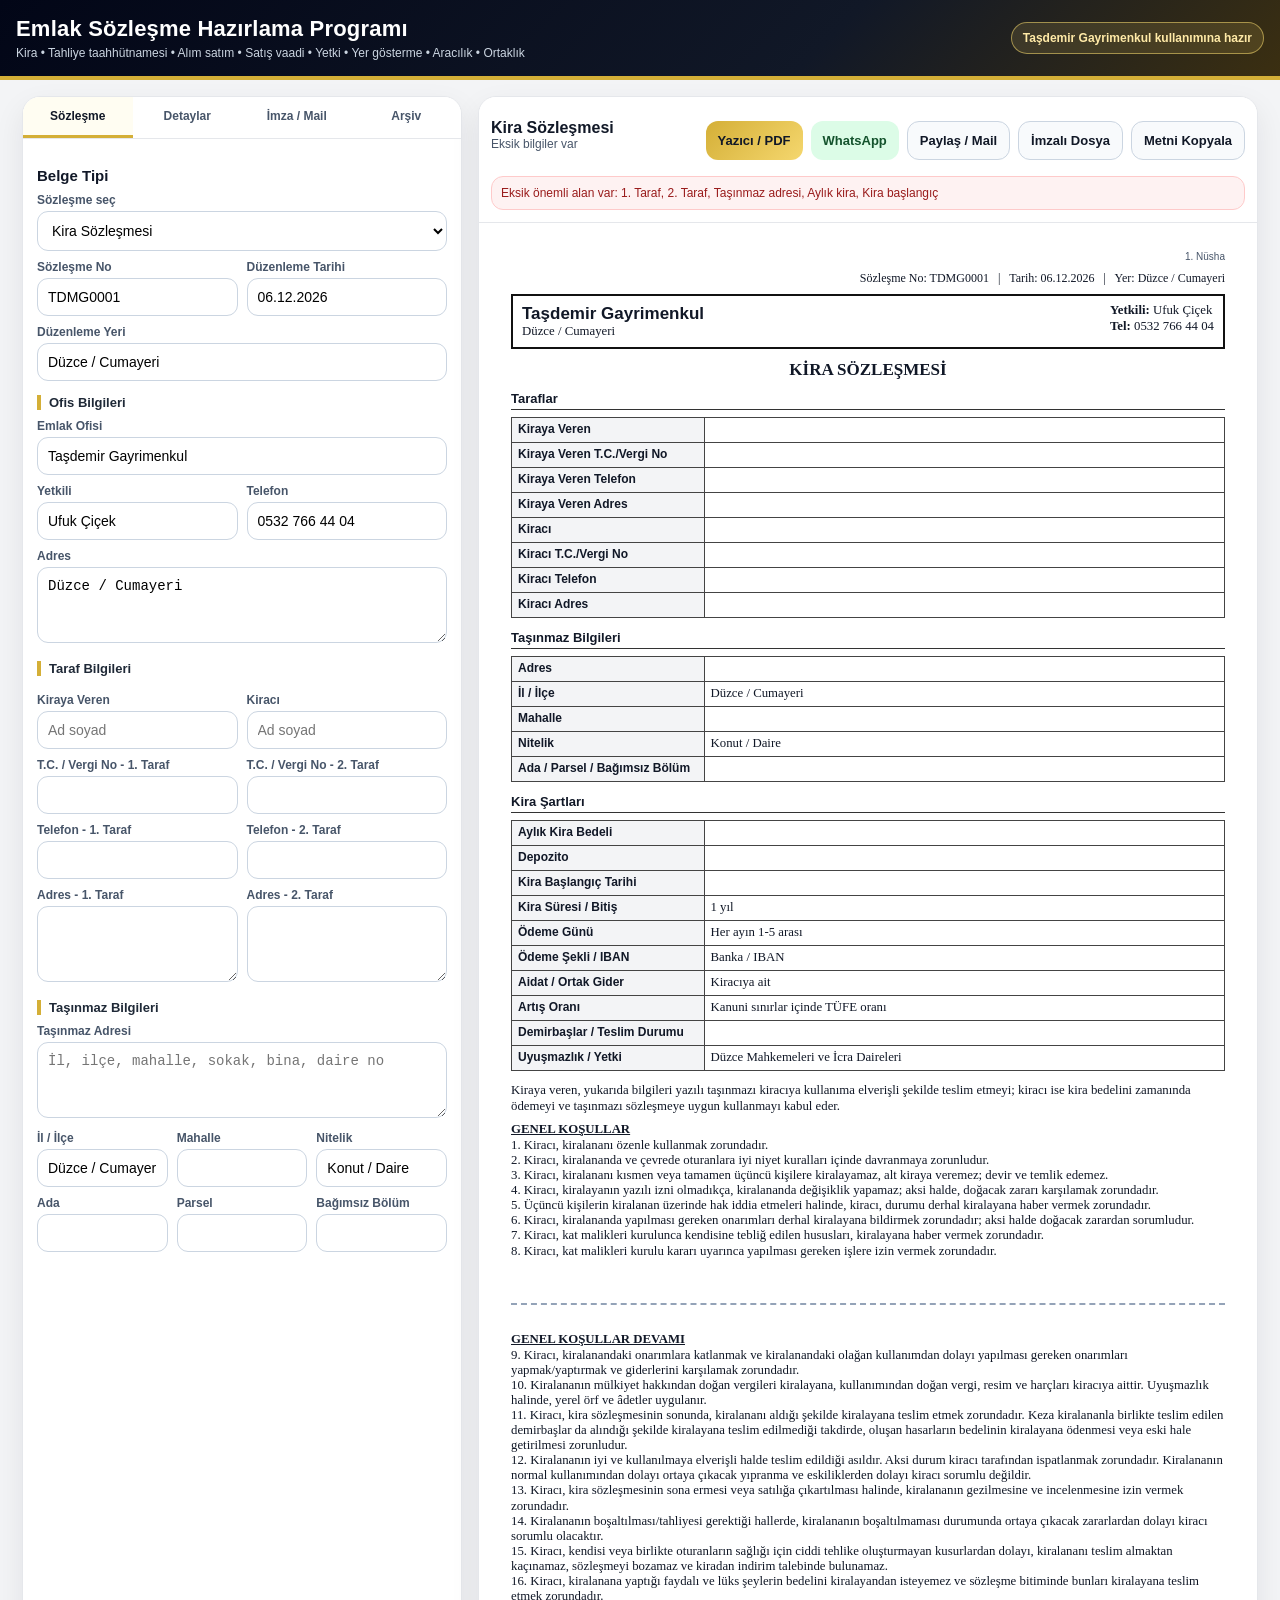
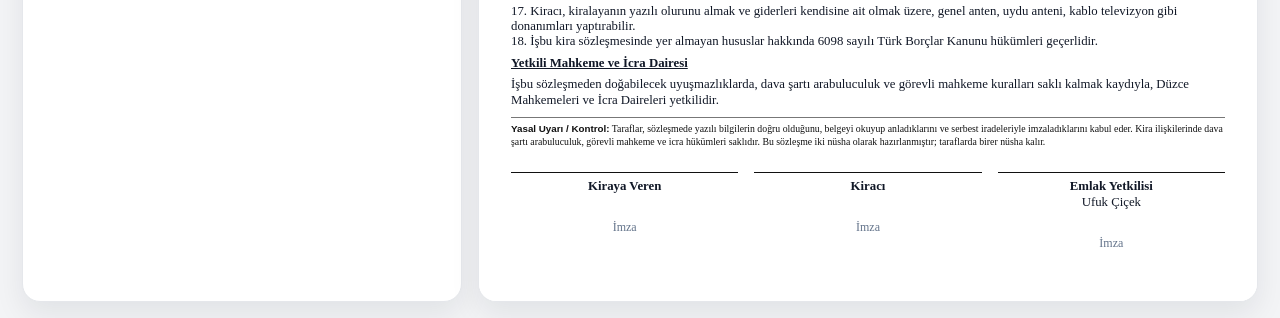
==== emlak-sozlesme-programi.html @ 2f8b1c28 "Add files via upload" ====
<!doctype html>
<html lang="tr">
<head>
<meta charset="utf-8" />
<meta name="viewport" content="width=device-width, initial-scale=1" />
<title>Emlak Sözleşme Hazırlama Programı</title>
<meta name="theme-color" content="#07111f" />
<meta name="application-name" content="Taşdemir Sözleşme" />
<meta name="apple-mobile-web-app-capable" content="yes" />
<meta name="apple-mobile-web-app-status-bar-style" content="black-translucent" />
<meta name="apple-mobile-web-app-title" content="Taşdemir Sözleşme" />
<link rel="manifest" href="manifest.webmanifest" />
<link rel="icon" type="image/png" sizes="192x192" href="assets/icons/icon-192.png" />
<link rel="apple-touch-icon" href="assets/icons/icon-192.png" />

<style>
:root{--dark:#07111f;--dark2:#111827;--gold:#d4af37;--gold2:#f5d76e;--bg:#f3f4f6;--text:#111827;--muted:#64748b;--line:#e5e7eb;--danger:#b91c1c;--ok:#166534}
*{box-sizing:border-box}body{margin:0;background:var(--bg);color:var(--text);font-family:Arial,Helvetica,sans-serif}.appbar{background:linear-gradient(135deg,#020617,#111827 64%,#3b2f11);color:#fff;border-bottom:4px solid var(--gold);padding:16px}.appbar .wrap{max-width:1260px;margin:auto;display:flex;align-items:center;justify-content:space-between;gap:14px;flex-wrap:wrap}.brand{font-size:22px;font-weight:900;letter-spacing:.2px}.sub{font-size:12px;color:#cbd5e1;margin-top:4px}.pill{border:1px solid rgba(245,215,110,.55);background:rgba(245,215,110,.13);color:#ffeaa7;border-radius:999px;padding:8px 11px;font-size:12px;font-weight:900}.layout{max-width:1260px;margin:16px auto;padding:0 12px;display:grid;grid-template-columns:440px 1fr;gap:16px}.panel,.preview{background:#fff;border:1px solid var(--line);border-radius:18px;box-shadow:0 12px 30px rgba(15,23,42,.08);overflow:hidden}.panelInner{padding:14px}.preview{min-height:80vh}.quick{background:#fff8df;border-bottom:1px solid #fde68a;padding:12px 14px}.quick b{display:block;font-size:14px}.quick small{color:#6b4f00}.tabs{display:grid;grid-template-columns:repeat(4,1fr);border-bottom:1px solid var(--line);background:#fff;position:sticky;top:0;z-index:5}.tab{padding:12px 6px;text-align:center;cursor:pointer;font-size:12px;font-weight:900;color:#475569;border-bottom:3px solid transparent}.tab.active{border-color:var(--gold);color:#111827;background:#fffdf2}h2{font-size:15px;margin:14px 0 8px}h3{font-size:13px;margin:14px 0 8px;border-left:4px solid var(--gold);padding-left:8px;color:#1f2937}.note{font-size:12px;line-height:1.35;color:#64748b}.small{font-size:12px;color:#64748b}.grid2{display:grid;grid-template-columns:1fr 1fr;gap:9px}.grid3{display:grid;grid-template-columns:1fr 1fr 1fr;gap:9px}label{display:block;margin:9px 0 4px;font-size:12px;font-weight:800;color:#475569}input,select,textarea{width:100%;border:1px solid #cbd5e1;border-radius:11px;padding:10px;font-size:14px;background:#fff}textarea{min-height:76px;resize:vertical}input:focus,select:focus,textarea:focus{outline:2px solid rgba(212,175,55,.35);border-color:var(--gold)}.actions{display:flex;gap:8px;flex-wrap:wrap;margin-top:12px}.btn{border:0;border-radius:12px;padding:11px 12px;cursor:pointer;font-weight:900;font-size:13px}.btn.primary{background:#111827;color:#fff}.btn.gold{background:linear-gradient(135deg,var(--gold),var(--gold2));color:#111827}.btn.ghost{background:#f8fafc;border:1px solid #cbd5e1;color:#111827}.btn.danger{background:#fee2e2;color:#991b1b}.btn.ok{background:#dcfce7;color:#14532d}.previewTop{position:sticky;top:0;z-index:6;background:#fff;border-bottom:1px solid var(--line);padding:12px;display:flex;gap:8px;align-items:center;justify-content:space-between;flex-wrap:wrap}.status{font-size:12px;color:#475569}.missing{background:#fef2f2;border:1px solid #fecaca;color:#991b1b;padding:9px;border-radius:12px;font-size:12px;margin-top:8px}.ready{background:#ecfdf5;border:1px solid #bbf7d0;color:#166534;padding:9px;border-radius:12px;font-size:12px;margin-top:8px}.doc{padding:28px 32px;background:#fff;min-height:900px;font-family:"Times New Roman",Times,serif;font-size:12.8px;line-height:1.25}.doc h1{text-align:center;font-size:17px;margin:0 0 10px;text-transform:uppercase}.doc h2{font-size:13px;text-align:left;margin:10px 0 5px;font-family:Arial,Helvetica,sans-serif;border-bottom:1px solid #333;padding-bottom:2px}.doc p{margin:5px 0}.doc .meta{text-align:right;font-size:12px;margin-bottom:8px}.officeHead{border:2px solid #111;padding:7px 9px;margin-bottom:10px;display:flex;justify-content:space-between;gap:10px}.officeName{font-family:Arial,Helvetica,sans-serif;font-weight:900;font-size:17px}.doc table{width:100%;border-collapse:collapse;margin:7px 0 12px}.doc th,.doc td{border:1px solid #444;padding:4px 6px;vertical-align:top}.doc th{width:27%;background:#f3f4f6;text-align:left;font-family:Arial,Helvetica,sans-serif;font-size:12px}.articleTitle{font-weight:bold;text-decoration:underline;margin-top:7px}.clauseList{white-space:pre-wrap;line-height:1.18}.signs{display:grid;grid-template-columns:1fr 1fr 1fr;gap:16px;margin-top:24px;text-align:center}.signBox{border-top:1px solid #111;padding-top:6px;min-height:58px}.doc .foot{font-size:10px;color:#334155;border-top:1px dashed #999;margin-top:12px;padding-top:5px}.savedList{border:1px solid var(--line);border-radius:12px;max-height:240px;overflow:auto}.savedItem{padding:9px 10px;border-bottom:1px solid var(--line);display:flex;justify-content:space-between;gap:8px;align-items:center}.savedItem:last-child{border-bottom:0}.typeHint{font-size:12px;color:#0f172a;background:#f8fafc;border:1px dashed #cbd5e1;border-radius:12px;padding:9px;margin-top:8px}.hide{display:none!important}.printHint{display:none}.printOnly{display:none}.copyStamp{font-family:Arial,Helvetica,sans-serif;text-align:right;font-size:10px;color:#475569;margin-bottom:2mm}.doc .legal{font-size:9.8px;color:#111;border-top:1px solid #777;margin-top:8px;padding-top:5px}.doc .legal b{font-family:Arial,Helvetica,sans-serif}.pageBreak{page-break-before:always;break-before:page;margin-top:44px;padding-top:20px;border-top:2px dashed #94a3b8}.taahhutBox{border:2px solid #111;padding:10px;margin-top:8px}.warning{background:#fff7ed;border:1px solid #fed7aa;color:#7c2d12;border-radius:12px;padding:9px;font-size:12px;line-height:1.35;margin-top:10px}
.signPanel{background:#f8fafc;border:1px solid #e2e8f0;border-radius:14px;padding:10px;margin-top:10px}.sigGrid{display:grid;grid-template-columns:1fr 1fr;gap:10px;margin-top:10px}.sigCard{border:1px solid #cbd5e1;border-radius:14px;background:#fff;padding:10px}.sigCard b{display:block;font-size:13px;margin-bottom:6px}.sigPad{width:100%;height:160px;border:2px dashed #94a3b8;border-radius:12px;background:#fff;touch-action:none;display:block}.sigTools{display:flex;gap:8px;flex-wrap:wrap;margin-top:8px}.sigTools .btn{padding:8px 10px;font-size:12px}.printedSig{height:54px;margin:6px 0 2px;display:flex;align-items:center;justify-content:center}.printedSig img{max-width:100%;max-height:52px;object-fit:contain}.printedSig.empty{font-size:12px;color:#64748b}.mailBox{background:#ecfeff;border:1px solid #a5f3fc;color:#164e63;border-radius:12px;padding:10px;font-size:12px;line-height:1.35;margin-top:10px}

.installBtn{border:1px solid rgba(245,215,110,.65);background:rgba(245,215,110,.18);color:#ffeaa7;border-radius:999px;padding:9px 12px;font-size:12px;font-weight:900;cursor:pointer;display:none}
.installBtn.show{display:inline-flex;align-items:center;gap:6px}
.installTip{font-size:11px;color:#cbd5e1;margin-top:4px;text-align:right}
@media(max-width:940px){.installTip{text-align:left}.appbar .wrap{align-items:flex-start}}
@media(max-width:940px){.layout{grid-template-columns:1fr}.doc{padding:22px 16px}.grid2,.grid3,.sigGrid{grid-template-columns:1fr}.previewTop{position:relative}.tabs{position:relative}.signs{grid-template-columns:1fr 1fr}}
@media print{body{background:#fff}.printOnly{display:block}.noPrint{display:none!important}.appbar,.panel,.previewTop{display:none!important}.layout{display:block;margin:0;padding:0;max-width:none}.preview{box-shadow:none;border:0;border-radius:0}.doc{padding:0;min-height:auto;font-size:8.7pt;line-height:1.08}.doc h1{font-size:12pt;margin:0 0 3mm}.doc h2{font-size:9pt;margin:2mm 0 1mm;padding-bottom:.6mm}.doc p{margin:1.4mm 0}.doc table{margin:1.2mm 0 2.2mm}.doc th,.doc td{padding:.9mm 1.25mm}.officeHead{padding:1.6mm;margin-bottom:2.1mm}.officeName{font-size:12pt}.articleTitle{margin-top:1.8mm}.clauseList{line-height:1.04}.signs{margin-top:6mm;gap:6mm}.signBox{min-height:14mm;padding-top:2mm}.printedSig{height:12mm;margin:1mm 0}.printedSig img{max-height:11mm}.doc .foot{display:none}.doc .legal{font-size:7pt;margin-top:2mm;padding-top:1mm}.taahhutBox{padding:4mm;margin-top:3mm}.pageBreak{border-top:0;margin-top:0;padding-top:0;page-break-before:always;break-before:page}.officeHead,.doc table,.signs{break-inside:avoid;page-break-inside:avoid}@page{size:A4;margin:6mm}}
</style>
</head>
<body>
<header class="appbar"><div class="wrap"><div><div class="brand">Emlak Sözleşme Hazırlama Programı</div><div class="sub">Kira • Tahliye taahhütnamesi • Alım satım • Satış vaadi • Yetki • Yer gösterme • Aracılık • Ortaklık</div></div><div><div class="pill">Taşdemir Gayrimenkul kullanımına hazır</div><button id="installAppBtn" class="installBtn" type="button">📲 Uygulama olarak kur</button><div id="installTip" class="installTip hide">Android: bu butonla kur • iPhone/iPad: Paylaş &gt; Ana Ekrana Ekle</div></div></div></header>
<main class="layout">
  <section class="panel">
    <div class="tabs"><div class="tab active" data-tab="main">Sözleşme</div><div class="tab" data-tab="extra">Detaylar</div><div class="tab" data-tab="sign">İmza / Mail</div><div class="tab" data-tab="archive">Arşiv</div></div>
    <div id="tab-main" class="panelInner tabContent">
      <h2>Belge Tipi</h2>
      <label>Sözleşme seç</label>
      <select id="contractType">
        <option value="kira">Kira Sözleşmesi</option>
        <option value="tahliye">Tahliye Taahhütnamesi</option>
        <option value="alimSatim">Taşınmaz Alım Satım Sözleşmesi</option>
        <option value="satisVaadi">Taşınmaz Satış Vaadi Sözleşmesi</option>
        <option value="yetkiSatis">Satış Yetkilendirme Sözleşmesi</option>
        <option value="yetkiKiralama">Kiralama Yetkilendirme Sözleşmesi</option>
        <option value="yerGosterme">Taşınmaz Gösterme Belgesi</option>
        <option value="aracilikSatis">Alım Satıma Aracılık Sözleşmesi</option>
        <option value="aracilikKiralama">Kiralamaya Aracılık Sözleşmesi</option>
        <option value="ortaklik">Hizmet Ortaklığı Sözleşmesi</option>
      </select>
      <div id="typeHint" class="typeHint hide"></div>
      <div class="grid2"><div><label>Sözleşme No</label><input id="sozlesmeNo" /></div><div><label>Düzenleme Tarihi</label><input id="tarih" /></div></div>
      <label>Düzenleme Yeri</label><input id="duzenlemeYeri" placeholder="Örn: Düzce / Cumayeri" />
      <h3>Ofis Bilgileri</h3>
      <label>Emlak Ofisi</label><input id="ofisAdi" />
      <div class="grid2"><div><label>Yetkili</label><input id="ofisYetkili" /></div><div><label>Telefon</label><input id="ofisTel" /></div></div>
      <label>Adres</label><textarea id="ofisAdres"></textarea>
      <h3>Taraf Bilgileri</h3>
      <div class="grid2"><div><label id="party1Label">Kiraya Veren / Satıcı</label><input id="party1Name" placeholder="Ad soyad" /></div><div><label id="party2Label">Kiracı / Alıcı</label><input id="party2Name" placeholder="Ad soyad" /></div></div>
      <div class="grid2"><div><label>T.C. / Vergi No - 1. Taraf</label><input id="party1Tc" /></div><div><label>T.C. / Vergi No - 2. Taraf</label><input id="party2Tc" /></div></div>
      <div class="grid2"><div><label>Telefon - 1. Taraf</label><input id="party1Tel" /></div><div><label>Telefon - 2. Taraf</label><input id="party2Tel" /></div></div>
      <div class="grid2"><div><label>Adres - 1. Taraf</label><textarea id="party1Adres"></textarea></div><div><label>Adres - 2. Taraf</label><textarea id="party2Adres"></textarea></div></div>
      <h3>Taşınmaz Bilgileri</h3>
      <label>Taşınmaz Adresi</label><textarea id="tasinmazAdres" placeholder="İl, ilçe, mahalle, sokak, bina, daire no"></textarea>
      <div class="grid3"><div><label>İl / İlçe</label><input id="ilIlce" /></div><div><label>Mahalle</label><input id="mahalle" /></div><div><label>Nitelik</label><input id="nitelik" placeholder="Daire, arsa, dükkan..."></div></div>
      <div class="grid3"><div><label>Ada</label><input id="ada" /></div><div><label>Parsel</label><input id="parsel" /></div><div><label>Bağımsız Bölüm</label><input id="bbNo" /></div></div>
    </div>
    <div id="tab-extra" class="panelInner tabContent hide">
      <div id="detailNotice" class="typeHint hide"></div>

      <div class="detailGroup" data-contracts="kira">
        <h3>Kira Sözleşmesi Detayları</h3>
        <div class="grid2"><div><label>Aylık Kira Bedeli</label><input id="aylikKira" placeholder="25.000 TL" /></div><div><label>Depozito</label><input id="depozito" placeholder="25.000 TL" /></div></div>
        <div class="grid2"><div><label>Kira Başlangıç</label><input id="kiraBaslangic" placeholder="01.07.2026" /></div><div><label>Kira Bitiş / Süre</label><input id="kiraBitis" placeholder="1 yıl / 01.07.2027" /></div></div>
        <div class="grid2"><div><label>Ödeme Günü</label><input id="odemeGunu" placeholder="Her ayın 1-5 arası" /></div><div><label>Ödeme Şekli / IBAN</label><input id="odemeSekli" placeholder="Banka / IBAN / Elden" /></div></div>
        <div class="grid2"><div><label>Aidat / Ortak Gider</label><input id="aidat" placeholder="Kiracıya ait" /></div><div><label>Yıllık Artış Oranı</label><input id="artisOrani" placeholder="Kanuni sınırlar içinde TÜFE" /></div></div>
        <label>Demirbaşlar / Teslim Durumu</label><textarea id="demirbaslar" placeholder="Kombi, ankastre, dolaplar, sayaçlar, boya/badana durumu..."></textarea>
        <label>Yetkili Mahkeme / İcra Dairesi</label><input id="yetkiliMahkeme" placeholder="Düzce Mahkemeleri ve İcra Daireleri" />
        <input id="kiraOzel" type="hidden" />
        <input id="kiraEkMaddeler" type="hidden" />
      </div>

      <div class="detailGroup hide" data-contracts="tahliye">
        <h3>Tahliye Taahhütnamesi Detayları</h3>
        <div id="tahliyeSourceBox" class="typeHint">
          <b>Kayıtlı kira sözleşmesinden aktar</b>
          <label style="margin-top:8px">Kayıtlı kira sözleşmesi</label>
          <select id="tahliyeSourceSelect"></select>
          <div class="actions"><button class="btn gold" onclick="loadTahliyeFromSelected()">Seçili Kira Sözleşmesinden Doldur</button></div>
        </div>
        <div class="grid2"><div><label>Kira Başlangıç Tarihi</label><input id="tahliyeKiraBaslangic" placeholder="01.07.2026" /></div><div><label>Tahliye Tarihi</label><input id="tahliyeTarihi" placeholder="01.07.2027" /></div></div>
        <div class="grid2"><div><label>Düzenleme Tarihi</label><input id="tahliyeDuzenlemeTarihi" placeholder="... / ... / 20..." /></div><div><label>Düzenleme Yeri</label><input id="tahliyeYeri" placeholder="Düzce / Cumayeri" /></div></div>
      </div>

      <div class="detailGroup hide" data-contracts="alimSatim">
        <h3>Taşınmaz Alım Satım Sözleşmesi Detayları</h3>
        <div class="grid2"><div><label>Satış Bedeli</label><input id="alimSatimSatisBedeli" placeholder="2.500.000 TL" /></div><div><label>Kapora / Peşinat</label><input id="alimSatimKapora" /></div></div>
        <div class="grid2"><div><label>Kalan Ödeme</label><input id="alimSatimKalanOdeme" /></div><div><label>Tapu Devir / Teslim Tarihi</label><input id="alimSatimDevirTarihi" /></div></div>
        <label>Ödeme Planı</label><textarea id="alimSatimOdemePlani"></textarea>
        <label>Masraf / Tapu Harç Paylaşımı</label><input id="alimSatimMasrafPaylasimi" placeholder="Taraflarca eşit / alıcıya ait / satıcıya ait" />
        <label>Emlak Hizmet Bedeli</label><input id="alimSatimHizmetBedeli" />
        <label>Alım Satım Özel Şartları</label><textarea id="alimSatimOzel" style="min-height:120px"></textarea>
        <label>Alım Satım Ek Maddeleri</label><textarea id="alimSatimEkMaddeler" style="min-height:100px"></textarea>
      </div>

      <div class="detailGroup hide" data-contracts="satisVaadi">
        <h3>Taşınmaz Satış Vaadi Sözleşmesi Detayları</h3>
        <div class="grid2"><div><label>Satış Vaadi Bedeli</label><input id="vaadiSatisBedeli" placeholder="2.500.000 TL" /></div><div><label>Kapora / Peşinat</label><input id="vaadiKapora" /></div></div>
        <div class="grid2"><div><label>Kalan Ödeme</label><input id="vaadiKalanOdeme" /></div><div><label>Devir / Teslim Tarihi</label><input id="vaadiDevirTarihi" /></div></div>
        <label>Ödeme Planı</label><textarea id="vaadiOdemePlani"></textarea>
        <label>Masraf / Harç Paylaşımı</label><input id="vaadiMasrafPaylasimi" placeholder="Taraflarca eşit / alıcıya ait / satıcıya ait" />
        <label>Emlak Hizmet Bedeli</label><input id="vaadiHizmetBedeli" />
        <label>Satış Vaadi Özel Şartları</label><textarea id="vaadiOzel" style="min-height:120px"></textarea>
        <label>Satış Vaadi Ek Maddeleri</label><textarea id="vaadiEkMaddeler" style="min-height:100px"></textarea>
      </div>

      <div class="detailGroup hide" data-contracts="yetkiSatis">
        <h3>Satış Yetkilendirme Sözleşmesi Detayları</h3>
        <div class="grid2"><div><label>İlan / Satış Fiyatı</label><input id="yetkiSatisIlanFiyati" /></div><div><label>Yetki Süresi</label><input id="yetkiSatisSuresi" /></div></div>
        <div class="grid2"><div><label>Hizmet Bedeli / Komisyon</label><input id="yetkiSatisHizmetBedeli" /></div><div><label>Komisyon Paylaşımı</label><input id="yetkiSatisKomisyon" /></div></div>
        <label>Satış Yetki Şartları / Ek Maddeler</label><textarea id="yetkiSatisEkMaddeler" style="min-height:140px"></textarea>
      </div>

      <div class="detailGroup hide" data-contracts="yetkiKiralama">
        <h3>Kiralama Yetkilendirme Sözleşmesi Detayları</h3>
        <div class="grid2"><div><label>İlan / Kira Bedeli</label><input id="yetkiKiralamaIlanKira" /></div><div><label>Yetki Süresi</label><input id="yetkiKiralamaSuresi" /></div></div>
        <div class="grid2"><div><label>Hizmet Bedeli / Komisyon</label><input id="yetkiKiralamaHizmetBedeli" /></div><div><label>Komisyon Paylaşımı</label><input id="yetkiKiralamaKomisyon" /></div></div>
        <label>Kiralama Yetki Şartları / Ek Maddeler</label><textarea id="yetkiKiralamaEkMaddeler" style="min-height:140px"></textarea>
      </div>

      <div class="detailGroup hide" data-contracts="yerGosterme">
        <h3>Taşınmaz Gösterme Belgesi Detayları</h3>
        <div class="grid2"><div><label>İlan / Satış / Kira Bedeli</label><input id="yerGostermeBedel" /></div><div><label>Hizmet Bedeli / Komisyon</label><input id="yerGostermeHizmetBedeli" /></div></div>
        <label>Gösterim Notu</label><textarea id="yerGostermeNot" style="min-height:90px"></textarea>
        <label>Yer Gösterme Ek Maddeleri</label><textarea id="yerGostermeEkMaddeler" style="min-height:100px"></textarea>
      </div>

      <div class="detailGroup hide" data-contracts="aracilikSatis">
        <h3>Alım Satıma Aracılık Sözleşmesi Detayları</h3>
        <div class="grid2"><div><label>Satış Bedeli</label><input id="aracilikSatisBedeli" /></div><div><label>Hizmet Bedeli / Komisyon</label><input id="aracilikSatisHizmetBedeli" /></div></div>
        <label>Komisyon Paylaşımı</label><input id="aracilikSatisKomisyon" />
        <label>Alım Satıma Aracılık Özel Şartları</label><textarea id="aracilikSatisEkMaddeler" style="min-height:130px"></textarea>
      </div>

      <div class="detailGroup hide" data-contracts="aracilikKiralama">
        <h3>Kiralamaya Aracılık Sözleşmesi Detayları</h3>
        <div class="grid2"><div><label>Aylık Kira Bedeli</label><input id="aracilikKiraBedeli" /></div><div><label>Hizmet Bedeli / Komisyon</label><input id="aracilikKiralamaHizmetBedeli" /></div></div>
        <label>Komisyon Paylaşımı</label><input id="aracilikKiralamaKomisyon" />
        <label>Kiralamaya Aracılık Özel Şartları</label><textarea id="aracilikKiralamaEkMaddeler" style="min-height:130px"></textarea>
      </div>

      <div class="detailGroup hide" data-contracts="ortaklik">
        <h3>Hizmet Ortaklığı Sözleşmesi Detayları</h3>
        <div class="grid2"><div><label>Hizmet Bedeli</label><input id="ortaklikHizmetBedeli" /></div><div><label>Paylaşım Oranı</label><input id="ortaklikOran" /></div></div>
        <label>Portföy / Müşteri Notu</label><textarea id="ortaklikNot" style="min-height:90px"></textarea>
        <label>Ortaklık Ek Maddeleri</label><textarea id="ortaklikEkMaddeler" style="min-height:130px"></textarea>
      </div>

      <div class="actions"><button class="btn primary" onclick="saveDraft()">Taslağı Kaydet</button><button class="btn ghost" onclick="newDraft()">Yeni Taslak</button></div>
    </div>
    <div id="tab-sign" class="panelInner tabContent hide">
      <h3>Tablet / Telefon İmza Alanı</h3>
      <p class="note">Müşteri ekrana parmağıyla veya tablet kalemiyle imza atabilir. İmza attıkça sözleşme çıktısına otomatik işlenir. Tahliye taahhütnamesi ayrı belge tipi olarak hazırlanır.</p>
      <label>Müşteri E-posta Adresi</label><input id="customerEmail" type="email" placeholder="musteri@mail.com" />
      <div class="sigGrid">
        <div class="sigCard"><b id="sigTitleParty1">1. Taraf İmzası</b><canvas id="sigCanvasParty1" class="sigPad" data-target="sigParty1"></canvas><div class="sigTools"><button class="btn ghost" onclick="clearSignature('sigParty1')">Temizle</button></div></div>
        <div class="sigCard"><b id="sigTitleParty2">2. Taraf İmzası</b><canvas id="sigCanvasParty2" class="sigPad" data-target="sigParty2"></canvas><div class="sigTools"><button class="btn ghost" onclick="clearSignature('sigParty2')">Temizle</button></div></div>
        <div class="sigCard"><b id="sigTitleKefil">Şahit / 3. İmza</b><canvas id="sigCanvasKefil" class="sigPad" data-target="sigKefil"></canvas><div class="sigTools"><button class="btn ghost" onclick="clearSignature('sigKefil')">Temizle</button></div></div>
        <div class="sigCard"><b id="sigTitleOffice">Emlak Yetkilisi İmzası</b><canvas id="sigCanvasOffice" class="sigPad" data-target="sigOffice"></canvas><div class="sigTools"><button class="btn ghost" onclick="clearSignature('sigOffice')">Temizle</button></div></div>
      </div>
      <textarea id="sigParty1" class="hide"></textarea><textarea id="sigParty2" class="hide"></textarea><textarea id="sigKefil" class="hide"></textarea><textarea id="sigOffice" class="hide"></textarea>
      <div class="actions"><button class="btn danger" onclick="clearAllSignatures()">Tüm İmzaları Temizle</button><button class="btn gold" onclick="printContract()">Yazıcı / PDF</button><button class="btn ok" onclick="shareToWhatsApp()">WhatsApp Paylaş</button><button class="btn ghost" onclick="shareSignedContract()">Telefonda Paylaş / Mail</button><button class="btn ghost" onclick="downloadSignedHtml()">İmzalı Dosya İndir</button><button class="btn ghost" onclick="emailSignedContract()">Mail Aç</button></div>
      <div class="mailBox"><b>Mail gönderme mantığı:</b> Telefonda “Paylaş / Mail” butonu desteklenirse imzalı sözleşme dosyasını doğrudan e-posta uygulamasına yollar. Desteklenmezse “İmzalı Dosya İndir” ile dosyayı indirip mail uygulamasına ek olarak ekleyebilirsin. PDF için “Yazdır / PDF” kullan.</div>
    </div>
    <div id="tab-archive" class="panelInner tabContent hide">
      <h3>Kayıtlı Taslaklar</h3><div id="savedList" class="savedList"></div>
      <div class="actions"><button class="btn ghost" onclick="exportJson()">Arşivi Dışa Aktar</button><label class="btn ghost" style="margin:0">Arşiv İçe Aktar<input id="importFile" type="file" accept="application/json" style="display:none"></label></div>
    </div>
  </section>
  <section class="preview">
    <div class="previewTop"><div><b id="previewTitle">Kira Sözleşmesi</b><div id="statusText" class="status">Hazırlanıyor</div><div id="printHint" class="printHint"></div></div><div class="actions"><button class="btn gold" onclick="printContract()">Yazıcı / PDF</button><button class="btn ok" onclick="shareToWhatsApp()">WhatsApp</button><button class="btn ghost" onclick="shareSignedContract()">Paylaş / Mail</button><button class="btn ghost" onclick="downloadSignedHtml()">İmzalı Dosya</button><button class="btn ghost" onclick="copyContract()">Metni Kopyala</button></div><div id="missingBox" style="width:100%"></div></div>
    <article id="doc" class="doc"></article>
  </section>
</main>
<script>
const $=id=>document.getElementById(id);
const fields=['contractType','sozlesmeNo','tarih','duzenlemeYeri','ofisAdi','ofisYetkili','ofisTel','ofisAdres','party1Name','party2Name','party1Tc','party2Tc','party1Tel','party2Tel','party1Adres','party2Adres','kefilName','kefilTc','kefilTel','kefilAdres','tasinmazAdres','ilIlce','mahalle','nitelik','ada','parsel','bbNo','aylikKira','depozito','kiraBaslangic','kiraBitis','odemeGunu','odemeSekli','aidat','artisOrani','demirbaslar','yetkiliMahkeme','tahliyeKiraBaslangic','tahliyeTarihi','tahliyeDuzenlemeTarihi','tahliyeYeri','kiraOzel','kiraEkMaddeler','alimSatimSatisBedeli','alimSatimKapora','alimSatimKalanOdeme','alimSatimOdemePlani','alimSatimDevirTarihi','alimSatimMasrafPaylasimi','alimSatimHizmetBedeli','alimSatimOzel','alimSatimEkMaddeler','vaadiSatisBedeli','vaadiKapora','vaadiKalanOdeme','vaadiOdemePlani','vaadiDevirTarihi','vaadiMasrafPaylasimi','vaadiHizmetBedeli','vaadiOzel','vaadiEkMaddeler','yetkiSatisIlanFiyati','yetkiSatisSuresi','yetkiSatisHizmetBedeli','yetkiSatisKomisyon','yetkiSatisEkMaddeler','yetkiKiralamaIlanKira','yetkiKiralamaSuresi','yetkiKiralamaHizmetBedeli','yetkiKiralamaKomisyon','yetkiKiralamaEkMaddeler','yerGostermeBedel','yerGostermeHizmetBedeli','yerGostermeNot','yerGostermeEkMaddeler','aracilikSatisBedeli','aracilikSatisHizmetBedeli','aracilikSatisKomisyon','aracilikSatisEkMaddeler','aracilikKiraBedeli','aracilikKiralamaHizmetBedeli','aracilikKiralamaKomisyon','aracilikKiralamaEkMaddeler','ortaklikHizmetBedeli','ortaklikOran','ortaklikNot','ortaklikEkMaddeler','customerEmail','sigParty1','sigParty2','sigKefil','sigOffice'];
const labels={
  kira:['Kiraya Veren','Kiracı','Kira Sözleşmesi',''],
  tahliye:['Kiraya Veren','Kiracı','Tahliye Taahhütnamesi',''],
  alimSatim:['Satıcı','Alıcı','Taşınmaz Alım Satım Sözleşmesi','Satıcı ve alıcı arasında satış bedeli, kapora, ödeme ve tapu devri şartlarını düzenler.'],
  satisVaadi:['Vaad Eden Satıcı','Vaad Alan Alıcı','Taşınmaz Satış Vaadi Sözleşmesi','Satış vaadi şartları, ödeme planı ve teslim/devir hükümleri için taslak belge.'],
  yetkiSatis:['Mülk Sahibi','Emlak İşletmesi','Satış Yetkilendirme Sözleşmesi','Taşınmazın satış pazarlaması için yetki belgesi.'],
  yetkiKiralama:['Mülk Sahibi','Emlak İşletmesi','Kiralama Yetkilendirme Sözleşmesi','Taşınmazın kiralanması için emlak işletmesine verilen yetki belgesi.'],
  yerGosterme:['Emlak İşletmesi','Müşteri','Taşınmaz Gösterme Belgesi','Gösterilen taşınmaz ve müşteri kaydı için imzalı belge.'],
  aracilikSatis:['Satıcı','Alıcı','Alım Satıma Aracılık Sözleşmesi','Satıcı, alıcı ve emlak işletmesi arasındaki hizmet bedeli ve aracılık şartları.'],
  aracilikKiralama:['Kiraya Veren','Kiracı','Kiralamaya Aracılık Sözleşmesi','Kiraya veren, kiracı ve emlak işletmesi arasındaki aracılık şartları.'],
  ortaklik:['1. Emlak İşletmesi','2. Emlak İşletmesi','Hizmet Ortaklığı Sözleşmesi','İki emlak ofisi arasındaki portföy/müşteri ve komisyon paylaşımı.']
};
const kiraGenelKosullar=`1. Kiracı, kiralananı özenle kullanmak zorundadır.
2. Kiracı, kiralananda ve çevrede oturanlara iyi niyet kuralları içinde davranmaya zorunludur.
3. Kiracı, kiralananı kısmen veya tamamen üçüncü kişilere kiralayamaz, alt kiraya veremez; devir ve temlik edemez.
4. Kiracı, kiralayanın yazılı izni olmadıkça, kiralananda değişiklik yapamaz; aksi halde, doğacak zararı karşılamak zorundadır.
5. Üçüncü kişilerin kiralanan üzerinde hak iddia etmeleri halinde, kiracı, durumu derhal kiralayana haber vermek zorundadır.
6. Kiracı, kiralananda yapılması gereken onarımları derhal kiralayana bildirmek zorundadır; aksi halde doğacak zarardan sorumludur.
7. Kiracı, kat malikleri kurulunca kendisine tebliğ edilen hususları, kiralayana haber vermek zorundadır.
8. Kiracı, kat malikleri kurulu kararı uyarınca yapılması gereken işlere izin vermek zorundadır.
9. Kiracı, kiralanandaki onarımlara katlanmak ve kiralanandaki olağan kullanımdan dolayı yapılması gereken onarımları yapmak/yaptırmak ve giderlerini karşılamak zorundadır.
10. Kiralananın mülkiyet hakkından doğan vergileri kiralayana, kullanımından doğan vergi, resim ve harçları kiracıya aittir. Uyuşmazlık halinde, yerel örf ve âdetler uygulanır.
11. Kiracı, kira sözleşmesinin sonunda, kiralananı aldığı şekilde kiralayana teslim etmek zorundadır. Keza kiralananla birlikte teslim edilen demirbaşlar da alındığı şekilde kiralayana teslim edilmediği takdirde, oluşan hasarların bedelinin kiralayana ödenmesi veya eski hale getirilmesi zorunludur.
12. Kiralananın iyi ve kullanılmaya elverişli halde teslim edildiği asıldır. Aksi durum kiracı tarafından ispatlanmak zorundadır. Kiralananın normal kullanımından dolayı ortaya çıkacak yıpranma ve eskiliklerden dolayı kiracı sorumlu değildir.
13. Kiracı, kira sözleşmesinin sona ermesi veya satılığa çıkartılması halinde, kiralananın gezilmesine ve incelenmesine izin vermek zorundadır.
14. Kiralananın boşaltılması/tahliyesi gerektiği hallerde, kiralananın boşaltılmaması durumunda ortaya çıkacak zararlardan dolayı kiracı sorumlu olacaktır.
15. Kiracı, kendisi veya birlikte oturanların sağlığı için ciddi tehlike oluşturmayan kusurlardan dolayı, kiralananı teslim almaktan kaçınamaz, sözleşmeyi bozamaz ve kiradan indirim talebinde bulunamaz.
16. Kiracı, kiralanana yaptığı faydalı ve lüks şeylerin bedelini kiralayandan isteyemez ve sözleşme bitiminde bunları kiralayana teslim etmek zorundadır.
17. Kiracı, kiralayanın yazılı olurunu almak ve giderleri kendisine ait olmak üzere, genel anten, uydu anteni, kablo televizyon gibi donanımları yaptırabilir.
18. İşbu kira sözleşmesinde yer almayan hususlar hakkında 6098 sayılı Türk Borçlar Kanunu hükümleri geçerlidir.`;
const kiraOzelVarsayilan='';
const NO_PREFIX='TDMG';
function parseNo(no){const m=String(no||'').match(/^TDMG(\d+)$/);return m?parseInt(m[1],10):0}
function formatNo(n){return NO_PREFIX+String(Math.max(1,Number(n)||1)).padStart(4,'0')}
function nextContractNo(){let n=parseInt(localStorage.getItem('emlakSozlesmeSira')||'1',10);if(!Number.isFinite(n)||n<1)n=1;return formatNo(n)}
function bumpSequenceAfter(no){const used=parseNo(no);let n=parseInt(localStorage.getItem('emlakSozlesmeSira')||'1',10);if(!Number.isFinite(n)||n<1)n=1;if(used>=n)localStorage.setItem('emlakSozlesmeSira',String(used+1))}
function freshDefaults(type){return {...defaults,contractType:type||'kira',sozlesmeNo:nextContractNo(),tarih:new Date().toLocaleDateString('tr-TR'),tahliyeDuzenlemeTarihi:new Date().toLocaleDateString('tr-TR'),tahliyeYeri:'Düzce / Cumayeri'}}
const defaults={contractType:'kira',sozlesmeNo:nextContractNo(),tarih:new Date().toLocaleDateString('tr-TR'),duzenlemeYeri:'Düzce / Cumayeri',ofisAdi:'Taşdemir Gayrimenkul',ofisYetkili:'Ufuk Çiçek',ofisTel:'0532 766 44 04',ofisAdres:'Düzce / Cumayeri',party1Name:'',party2Name:'',party1Tc:'',party2Tc:'',party1Tel:'',party2Tel:'',party1Adres:'',party2Adres:'',tasinmazAdres:'',ilIlce:'Düzce / Cumayeri',mahalle:'',nitelik:'Konut / Daire',ada:'',parsel:'',bbNo:'',aylikKira:'',depozito:'',kiraBaslangic:'',kiraBitis:'1 yıl',odemeGunu:'Her ayın 1-5 arası',odemeSekli:'Banka / IBAN',aidat:'Kiracıya ait',artisOrani:'Kanuni sınırlar içinde TÜFE oranı',demirbaslar:'',yetkiliMahkeme:'Düzce Mahkemeleri ve İcra Daireleri',tahliyeKiraBaslangic:'',tahliyeTarihi:'',tahliyeDuzenlemeTarihi:new Date().toLocaleDateString('tr-TR'),tahliyeYeri:'Düzce / Cumayeri',kiraOzel:kiraOzelVarsayilan,kiraEkMaddeler:'',alimSatimSatisBedeli:'',alimSatimKapora:'',alimSatimKalanOdeme:'',alimSatimOdemePlani:'',alimSatimDevirTarihi:'',alimSatimMasrafPaylasimi:'Taraflarca ayrıca kararlaştırılır',alimSatimHizmetBedeli:'',alimSatimOzel:`1. Satış bedeli ve ödeme şekli taraflarca kabul edilmiştir.
2. Kapora/peşinat, satıştan vazgeçme ve masraf paylaşımı hükümleri tarafların yazılı anlaşmasına göre uygulanır.
3. Tapu devri için gerekli evrakları taraflar süresinde hazırlamayı kabul eder.
4. Taşınmazın teslimi, tapu devri ve ödeme şartları bu sözleşmede yazılı esaslara göre yapılır.`,alimSatimEkMaddeler:'',vaadiSatisBedeli:'',vaadiKapora:'',vaadiKalanOdeme:'',vaadiOdemePlani:'',vaadiDevirTarihi:'',vaadiMasrafPaylasimi:'Taraflarca ayrıca kararlaştırılır',vaadiHizmetBedeli:'',vaadiOzel:`1. Satış vaadi bedeli, ödeme planı ve teslim şartları taraflarca kabul edilmiştir.
2. Taraflar, sözleşmede yazılı edimlerini belirtilen sürelerde yerine getirmeyi kabul eder.
3. Masraf, harç ve diğer giderlerin paylaşımı bu sözleşmede belirtilen şekilde uygulanır.`,vaadiEkMaddeler:'',yetkiSatisIlanFiyati:'',yetkiSatisSuresi:'',yetkiSatisHizmetBedeli:'',yetkiSatisKomisyon:'',yetkiSatisEkMaddeler:'',yetkiKiralamaIlanKira:'',yetkiKiralamaSuresi:'',yetkiKiralamaHizmetBedeli:'',yetkiKiralamaKomisyon:'',yetkiKiralamaEkMaddeler:'',yerGostermeBedel:'',yerGostermeHizmetBedeli:'',yerGostermeNot:'',yerGostermeEkMaddeler:'',aracilikSatisBedeli:'',aracilikSatisHizmetBedeli:'',aracilikSatisKomisyon:'',aracilikSatisEkMaddeler:'',aracilikKiraBedeli:'',aracilikKiralamaHizmetBedeli:'',aracilikKiralamaKomisyon:'',aracilikKiralamaEkMaddeler:'',ortaklikHizmetBedeli:'',ortaklikOran:'',ortaklikNot:'',ortaklikEkMaddeler:'',customerEmail:'',sigParty1:'',sigParty2:'',sigKefil:'',sigOffice:''};
function esc(s){return String(s||'').replace(/[&<>"]/g,m=>({'&':'&amp;','<':'&lt;','>':'&gt;','"':'&quot;'}[m]))}
function val(id){return $(id)?.value?.trim()||''}
function row(a,b){return `<tr><th>${esc(a)}</th><td>${esc(b)||'&nbsp;'}</td></tr>`}
function clause(text){return `<div class="clauseList">${esc(text)||'&nbsp;'}</div>`}
function kiraKosulParcasi(bas,bit){const lines=kiraGenelKosullar.split(/\n(?=\d+\.\s)/);return lines.slice(bas-1,bit).join('\n')}
function sectionIf(title,text){const clean=String(text||'').trim();return clean?`<div class="articleTitle">${esc(title)}</div>${clause(clean)}`:''}
function commonHead(title){return `<div class="meta">Sözleşme No: ${esc(val('sozlesmeNo'))} &nbsp; | &nbsp; Tarih: ${esc(val('tarih'))} &nbsp; | &nbsp; Yer: ${esc(val('duzenlemeYeri'))}</div><div class="officeHead"><div><div class="officeName">${esc(val('ofisAdi'))}</div><div>${esc(val('ofisAdres'))}</div></div><div><b>Yetkili:</b> ${esc(val('ofisYetkili'))}<br><b>Tel:</b> ${esc(val('ofisTel'))}</div></div><h1>${esc(title)}</h1>`}
function partiesTable(a,b){return `<h2>Taraflar</h2><table>${row(a,val('party1Name'))}${row(a+' T.C./Vergi No',val('party1Tc'))}${row(a+' Telefon',val('party1Tel'))}${row(a+' Adres',val('party1Adres'))}${row(b,val('party2Name'))}${row(b+' T.C./Vergi No',val('party2Tc'))}${row(b+' Telefon',val('party2Tel'))}${row(b+' Adres',val('party2Adres'))}</table>`}
function propertyTable(){return `<h2>Taşınmaz Bilgileri</h2><table>${row('Adres',val('tasinmazAdres'))}${row('İl / İlçe',val('ilIlce'))}${row('Mahalle',val('mahalle'))}${row('Nitelik',val('nitelik'))}${row('Ada / Parsel / Bağımsız Bölüm',[val('ada'),val('parsel'),val('bbNo')].filter(Boolean).join(' / '))}</table>`}
function printedSignature(id){const src=val(id);return src?`<div class="printedSig"><img src="${esc(src)}" alt="İmza"></div>`:`<div class="printedSig empty">İmza</div>`}
function signs(a,b,c='Emlak Yetkilisi'){return `<div class="signs"><div class="signBox"><b>${esc(a)}</b><br>${esc(val('party1Name'))}${printedSignature('sigParty1')}</div><div class="signBox"><b>${esc(b)}</b><br>${esc(val('party2Name'))}${printedSignature('sigParty2')}</div><div class="signBox"><b>${esc(c)}</b><br>${esc(val('ofisYetkili'))}${printedSignature('sigOffice')}</div></div>`}
function kiraSigns(){return `<div class="signs"><div class="signBox"><b>Kiraya Veren</b><br>${esc(val('party1Name'))}${printedSignature('sigParty1')}</div><div class="signBox"><b>Kiracı</b><br>${esc(val('party2Name'))}${printedSignature('sigParty2')}</div><div class="signBox"><b>Emlak Yetkilisi</b><br>${esc(val('ofisYetkili'))}${printedSignature('sigOffice')}</div></div>`}
function legalWarning(t){let lines=['Taraflar, sözleşmede yazılı bilgilerin doğru olduğunu, belgeyi okuyup anladıklarını ve serbest iradeleriyle imzaladıklarını kabul eder.'];if(t==='kira'||t==='tahliye'||t==='aracilikKiralama'||t==='yetkiKiralama')lines.push('Kira ilişkilerinde dava şartı arabuluculuk, görevli mahkeme ve icra hükümleri saklıdır.');if(t==='aracilikSatis'||t==='aracilikKiralama'||t==='yetkiSatis'||t==='yetkiKiralama'||t==='yerGosterme')lines.push('Emlak aracılık hizmet bedellerinde yürürlükteki mevzuattaki üst sınırlar aşılmamalıdır.');if(t==='alimSatim'||t==='satisVaadi')lines.push('Tapu devri, ayni hak tesisi ve resmi işlemler ilgili kurumlarda tamamlanmadan mülkiyet devri gerçekleşmiş sayılmaz.');lines.push(t==='tahliye'?'Bu tahliye taahhütnamesi tek nüsha olarak hazırlanmıştır.':'Bu sözleşme iki nüsha olarak hazırlanmıştır; taraflarda birer nüsha kalır.');return `<div class="legal"><b>Yasal Uyarı / Kontrol:</b> ${esc(lines.join(' '))}</div>`}
function foot(){return ''}
function renderKira(){return `${commonHead('Kira Sözleşmesi')}${partiesTable('Kiraya Veren','Kiracı')}${propertyTable()}<h2>Kira Şartları</h2><table>${row('Aylık Kira Bedeli',val('aylikKira'))}${row('Depozito',val('depozito'))}${row('Kira Başlangıç Tarihi',val('kiraBaslangic'))}${row('Kira Süresi / Bitiş',val('kiraBitis'))}${row('Ödeme Günü',val('odemeGunu'))}${row('Ödeme Şekli / IBAN',val('odemeSekli'))}${row('Aidat / Ortak Gider',val('aidat'))}${row('Artış Oranı',val('artisOrani'))}${row('Demirbaşlar / Teslim Durumu',val('demirbaslar'))}${row('Uyuşmazlık / Yetki',val('yetkiliMahkeme'))}</table><p>Kiraya veren, yukarıda bilgileri yazılı taşınmazı kiracıya kullanıma elverişli şekilde teslim etmeyi; kiracı ise kira bedelini zamanında ödemeyi ve taşınmazı sözleşmeye uygun kullanmayı kabul eder.</p><div class="articleTitle">GENEL KOŞULLAR</div>${clause(kiraKosulParcasi(1,8))}<div class="pageBreak"><div class="articleTitle">GENEL KOŞULLAR DEVAMI</div>${clause(kiraKosulParcasi(9,18))}<div class="articleTitle">Yetkili Mahkeme ve İcra Dairesi</div><p>İşbu sözleşmeden doğabilecek uyuşmazlıklarda, dava şartı arabuluculuk ve görevli mahkeme kuralları saklı kalmak kaydıyla, ${esc(val('yetkiliMahkeme')||'ilgili mahkemeler ve icra daireleri')} yetkilidir.</p>${legalWarning('kira')}${kiraSigns()}</div>`}
function renderTahliye(){return `${commonHead('Tahliye Taahhütnamesi')}${partiesTable('Kiraya Veren','Kiracı')}${propertyTable()}<div class="taahhutBox"><p><b>Taahhüt Eden Kiracı:</b> ${esc(val('party2Name'))} &nbsp; <b>T.C./Vergi No:</b> ${esc(val('party2Tc'))}</p><p><b>Kiraya Veren:</b> ${esc(val('party1Name'))} &nbsp; <b>T.C./Vergi No:</b> ${esc(val('party1Tc'))}</p><p><b>Kiralanan Taşınmaz:</b> ${esc(val('tasinmazAdres'))}</p><p><b>Kira Başlangıç Tarihi:</b> ${esc(val('tahliyeKiraBaslangic')||val('kiraBaslangic'))}</p><p><b>Tahliye Edilecek Tarih:</b> ${esc(val('tahliyeTarihi')) || '..... / ..... / 20.....'}</p><p><b>Düzenleme Tarihi ve Yeri:</b> ${esc(val('tahliyeDuzenlemeTarihi')) || '..... / ..... / 20.....'} - ${esc(val('tahliyeYeri')||val('duzenlemeYeri'))}</p><p>Yukarıda adresi yazılı kiralananı, hiçbir ihtar ve ihbara gerek kalmaksızın, yukarıda belirtilen tahliye tarihinde boş, temiz, hasarsız, anahtarları ve demirbaşlarıyla birlikte kiraya verene teslim etmeyi kabul, beyan ve taahhüt ederim.</p><p>Tahliye tarihinde kiralananı boşaltmadığım takdirde, kiraya verenin yasal yollara başvurma, icra takibi ve dava haklarını kullanabileceğini kabul ederim.</p><p>İşbu tahliye taahhütnamesi, kiracı tarafından okunarak imzalanmıştır.</p></div>${legalWarning('tahliye')}<div class="signs"><div></div><div class="signBox"><b>Taahhüt Eden Kiracı</b><br>${esc(val('party2Name'))}${printedSignature('sigParty2')}</div><div></div></div>`}
function renderAlimSatim(){return `${commonHead('Taşınmaz Alım Satım Sözleşmesi')}${partiesTable('Satıcı','Alıcı')}${propertyTable()}<h2>Satış Şartları</h2><table>${row('Satış Bedeli',val('alimSatimSatisBedeli'))}${row('Kapora / Peşinat',val('alimSatimKapora'))}${row('Kalan Ödeme',val('alimSatimKalanOdeme'))}${row('Ödeme Planı',val('alimSatimOdemePlani'))}${row('Tapu Devir / Teslim Tarihi',val('alimSatimDevirTarihi'))}${row('Masraf / Harç Paylaşımı',val('alimSatimMasrafPaylasimi'))}${row('Emlak Hizmet Bedeli',val('alimSatimHizmetBedeli'))}</table><p>Satıcı, yukarıda bilgileri yazılı taşınmazı belirtilen bedel ve şartlarla alıcıya satmayı; alıcı ise bedeli ve ödeme planını kabul eder.</p>${sectionIf('Alım Satım Özel Şartları',val('alimSatimOzel'))}${sectionIf('Alım Satım Ek Maddeleri',val('alimSatimEkMaddeler'))}${legalWarning('alimSatim')}${signs('Satıcı','Alıcı')}`}
function renderSatisVaadi(){return `${commonHead('Taşınmaz Satış Vaadi Sözleşmesi')}${partiesTable('Vaad Eden Satıcı','Vaad Alan Alıcı')}${propertyTable()}<h2>Satış Vaadi Şartları</h2><table>${row('Satış Bedeli',val('vaadiSatisBedeli'))}${row('Kapora / Peşinat',val('vaadiKapora'))}${row('Kalan Ödeme',val('vaadiKalanOdeme'))}${row('Ödeme Planı',val('vaadiOdemePlani'))}${row('Devir / Teslim Tarihi',val('vaadiDevirTarihi'))}${row('Masraf / Harç Paylaşımı',val('vaadiMasrafPaylasimi'))}${row('Emlak Hizmet Bedeli',val('vaadiHizmetBedeli'))}</table><p>Vaad eden satıcı, yukarıda bilgileri yazılı taşınmazı belirtilen şartlarda vaad alan alıcıya satmayı; vaad alan alıcı ise bedeli ve yükümlülükleri belirtilen şartlarda yerine getirmeyi kabul eder.</p>${sectionIf('Satış Vaadi Özel Şartları',val('vaadiOzel'))}${sectionIf('Satış Vaadi Ek Maddeleri',val('vaadiEkMaddeler'))}${legalWarning('satisVaadi')}${signs('Vaad Eden Satıcı','Vaad Alan Alıcı')}`}
function renderYetki(kind){const sale=kind==='satis';const fiyat=sale?val('yetkiSatisIlanFiyati'):val('yetkiKiralamaIlanKira');const sure=sale?val('yetkiSatisSuresi'):val('yetkiKiralamaSuresi');const hizmet=sale?val('yetkiSatisHizmetBedeli'):val('yetkiKiralamaHizmetBedeli');const komisyon=sale?val('yetkiSatisKomisyon'):val('yetkiKiralamaKomisyon');const ek=sale?val('yetkiSatisEkMaddeler'):val('yetkiKiralamaEkMaddeler');const t=sale?'yetkiSatis':'yetkiKiralama';return `${commonHead(sale?'Satış Yetkilendirme Sözleşmesi':'Kiralama Yetkilendirme Sözleşmesi')}${partiesTable('Mülk Sahibi','Emlak İşletmesi')}${propertyTable()}<h2>Yetki ve Pazarlama Şartları</h2><table>${row(sale?'İlan / Satış Fiyatı':'İlan / Kira Bedeli',fiyat)}${row('Yetki Süresi',sure)}${row('Hizmet Bedeli',hizmet)}${row('Komisyon Paylaşımı',komisyon)}</table><p>Mülk sahibi, taşınmazın ${sale?'satışı':'kiralanması'} için emlak işletmesini yetkilendirir. Emlak işletmesi tanıtım, müşteri bulunması, randevu ve belge hazırlık süreçlerinde aracılık hizmeti verir.</p>${sectionIf(sale?'Satış Yetki Şartları':'Kiralama Yetki Şartları',ek)}${legalWarning(t)}${signs('Mülk Sahibi','Emlak İşletmesi')}`}
function renderYerGosterme(){return `${commonHead('Taşınmaz Gösterme Belgesi')}${partiesTable('Emlak İşletmesi','Müşteri / Aday Alıcı-Kiracı')}${propertyTable()}<h2>Gösterim Bilgileri</h2><table>${row('Gösterim Tarihi',val('tarih'))}${row('İlan / Satış / Kira Bedeli',val('yerGostermeBedel'))}${row('Gösterim Notu',val('yerGostermeNot'))}${row('Hizmet Bedeli',val('yerGostermeHizmetBedeli'))}</table><p>Müşteri, yukarıda bilgileri yazılı taşınmazın kendisine emlak işletmesi tarafından gösterildiğini ve taşınmazı bu işletme aracılığıyla öğrendiğini kabul eder.</p>${sectionIf('Yer Gösterme Ek Maddeleri',val('yerGostermeEkMaddeler'))}${legalWarning('yerGosterme')}${signs('Emlak İşletmesi','Müşteri')}`}
function renderAracilik(kind){const sale=kind==='satis';const bedel=sale?val('aracilikSatisBedeli'):val('aracilikKiraBedeli');const hizmet=sale?val('aracilikSatisHizmetBedeli'):val('aracilikKiralamaHizmetBedeli');const komisyon=sale?val('aracilikSatisKomisyon'):val('aracilikKiralamaKomisyon');const ek=sale?val('aracilikSatisEkMaddeler'):val('aracilikKiralamaEkMaddeler');const t=sale?'aracilikSatis':'aracilikKiralama';return `${commonHead(sale?'Alım Satıma Aracılık Sözleşmesi':'Kiralamaya Aracılık Sözleşmesi')}${partiesTable(sale?'Satıcı':'Kiraya Veren',sale?'Alıcı':'Kiracı')}${propertyTable()}<h2>Aracılık Şartları</h2><table>${row(sale?'Satış Bedeli':'Aylık Kira Bedeli',bedel)}${row('Hizmet Bedeli / Komisyon',hizmet)}${row('Komisyon Paylaşımı',komisyon)}${row('Ödeme Zamanı',sale?'Satış/devir işlemi aşamasında':'Kira sözleşmesinin kurulması aşamasında')}</table><p>Emlak işletmesi, tarafların ${sale?'alım satım':'kiralama'} işleminde bir araya gelmesine aracılık etmiş olup taraflar hizmet bedeli ve ödeme şartlarını kabul eder.</p>${sectionIf(sale?'Alım Satıma Aracılık Özel Şartları':'Kiralamaya Aracılık Özel Şartları',ek)}${legalWarning(t)}${signs(sale?'Satıcı':'Kiraya Veren',sale?'Alıcı':'Kiracı')}`}
function renderOrtaklik(){return `${commonHead('Hizmet Ortaklığı Sözleşmesi')}${partiesTable('1. Emlak İşletmesi','2. Emlak İşletmesi')}${propertyTable()}<h2>Ortaklık Şartları</h2><table>${row('Hizmet Bedeli',val('ortaklikHizmetBedeli'))}${row('Paylaşım Oranı',val('ortaklikOran'))}${row('Portföy / Müşteri Notu',val('ortaklikNot'))}</table><p>Taraf emlak işletmeleri, yukarıda bilgileri yazılı taşınmaz veya müşteriyle ilgili ortak çalışma yürütmeyi ve doğacak hizmet bedelini belirtilen oranlarda paylaşmayı kabul eder.</p>${sectionIf('Ortaklık Ek Maddeleri',val('ortaklikEkMaddeler'))}${legalWarning('ortaklik')}${signs('1. Emlak İşletmesi','2. Emlak İşletmesi','Yetkili')}`}
function renderCopies(html,t){if(t==='tahliye')return `<div class="copyStamp">Tek nüsha</div>${html}`;return `<div class="copyStamp">1. Nüsha</div>${html}<div class="pageBreak printOnly"><div class="copyStamp">2. Nüsha</div>${html}</div>`}
function updateDetailGroups(t){document.querySelectorAll('.detailGroup').forEach(g=>{const list=(g.dataset.contracts||'').split(/\s+/).filter(Boolean);g.classList.toggle('hide',!list.includes(t));});if($('detailNotice'))$('detailNotice').textContent=''}
function render(){const t=val('contractType')||'kira';const info=labels[t]||labels.kira;$('party1Label').textContent=info[0];$('party2Label').textContent=info[1];$('previewTitle').textContent=info[2];$('typeHint').textContent='';if($('printHint'))$('printHint').textContent='';updateDetailGroups(t);updateSignatureLabels(t);let html='';if(t==='kira')html=renderKira();else if(t==='tahliye')html=renderTahliye();else if(t==='alimSatim')html=renderAlimSatim();else if(t==='satisVaadi')html=renderSatisVaadi();else if(t==='yetkiSatis')html=renderYetki('satis');else if(t==='yetkiKiralama')html=renderYetki('kiralama');else if(t==='yerGosterme')html=renderYerGosterme();else if(t==='aracilikSatis')html=renderAracilik('satis');else if(t==='aracilikKiralama')html=renderAracilik('kiralama');else html=renderOrtaklik();$('doc').innerHTML=renderCopies(html,t);checkMissing(t)}
function checkMissing(t){let req=['tarih','party1Name','party2Name','tasinmazAdres'];if(t==='kira')req.push('aylikKira','kiraBaslangic','yetkiliMahkeme');if(t==='tahliye')req.push('tahliyeKiraBaslangic','tahliyeTarihi');if(t==='alimSatim')req.push('alimSatimSatisBedeli');if(t==='satisVaadi')req.push('vaadiSatisBedeli');if(t==='aracilikSatis')req.push('aracilikSatisBedeli');if(t==='aracilikKiralama')req.push('aracilikKiraBedeli');const miss=req.filter(id=>!val(id));if(miss.length){$('missingBox').innerHTML=`<div class="missing">Eksik önemli alan var: ${miss.map(fieldName).join(', ')}</div>`;$('statusText').textContent='Eksik bilgiler var'}else{$('missingBox').innerHTML='<div class="ready">Çıktı almaya hazır.</div>';$('statusText').textContent='Hazır'}}
function fieldName(id){return({tarih:'Tarih',party1Name:'1. Taraf',party2Name:'2. Taraf',tasinmazAdres:'Taşınmaz adresi',aylikKira:'Aylık kira',kiraBaslangic:'Kira başlangıç',tahliyeKiraBaslangic:'Kira başlangıç',tahliyeTarihi:'Tahliye tarihi',yetkiliMahkeme:'Yetkili mahkeme',alimSatimSatisBedeli:'Satış bedeli',vaadiSatisBedeli:'Satış vaadi bedeli',aracilikSatisBedeli:'Satış bedeli',aracilikKiraBedeli:'Aylık kira bedeli'}[id]||id)}
function getData(){const o={};fields.forEach(id=>o[id]=val(id));return o}
function extractKiraOzel(text){const raw=String(text||'').trim();if(!raw)return '';if(raw.includes('GENEL KOŞULLAR')){const m=raw.match(/ÖZEL ŞARTLAR VE EK HÜKÜMLER\s*([\s\S]*)/);return extractKiraOzel((m&&m[1])?m[1]:'')}const oldDefault=(raw.includes('Kiraya veren, kiralananı sözleşme başlangıç tarihinde')&&raw.includes('Depozito, kiralananın tahliye')&&raw.includes('dava şartı arabuluculuk'));if(oldDefault)return '';return raw}
function migrateData(o){o=o||{};const c=o.contractType||'kira';if(c==='kira')o.kiraOzel=extractKiraOzel(o.kiraOzel);const cp=(to,from)=>{if((o[to]===undefined||o[to]==='')&&o[from])o[to]=o[from]};if(c==='kira'){cp('kiraEkMaddeler','ekMaddeler')}if(c==='tahliye'){cp('tahliyeKiraBaslangic','kiraBaslangic')}if(c==='alimSatim'){cp('alimSatimSatisBedeli','satisBedeli');cp('alimSatimKapora','kapora');cp('alimSatimKalanOdeme','kalanOdeme');cp('alimSatimOdemePlani','odemePlani');cp('alimSatimDevirTarihi','devirTarihi');cp('alimSatimMasrafPaylasimi','masrafPaylasimi');cp('alimSatimHizmetBedeli','hizmetBedeli');cp('alimSatimOzel','satisOzel');cp('alimSatimEkMaddeler','ekMaddeler')}if(c==='satisVaadi'){cp('vaadiSatisBedeli','satisBedeli');cp('vaadiKapora','kapora');cp('vaadiKalanOdeme','kalanOdeme');cp('vaadiOdemePlani','odemePlani');cp('vaadiDevirTarihi','devirTarihi');cp('vaadiMasrafPaylasimi','masrafPaylasimi');cp('vaadiHizmetBedeli','hizmetBedeli');cp('vaadiOzel','satisOzel');cp('vaadiEkMaddeler','ekMaddeler')}if(c==='yetkiSatis'){cp('yetkiSatisIlanFiyati','ilanFiyati');cp('yetkiSatisSuresi','yetkiSuresi');cp('yetkiSatisHizmetBedeli','hizmetBedeli');cp('yetkiSatisKomisyon','komisyonPaylasimi');cp('yetkiSatisEkMaddeler','ekMaddeler')}if(c==='yetkiKiralama'){cp('yetkiKiralamaIlanKira','ilanFiyati');cp('yetkiKiralamaSuresi','yetkiSuresi');cp('yetkiKiralamaHizmetBedeli','hizmetBedeli');cp('yetkiKiralamaKomisyon','komisyonPaylasimi');cp('yetkiKiralamaEkMaddeler','ekMaddeler')}if(c==='yerGosterme'){cp('yerGostermeBedel','ilanFiyati');cp('yerGostermeBedel','satisBedeli');cp('yerGostermeBedel','aylikKira');cp('yerGostermeHizmetBedeli','hizmetBedeli');cp('yerGostermeEkMaddeler','ekMaddeler')}if(c==='aracilikSatis'){cp('aracilikSatisBedeli','satisBedeli');cp('aracilikSatisHizmetBedeli','hizmetBedeli');cp('aracilikSatisKomisyon','komisyonPaylasimi');cp('aracilikSatisEkMaddeler','ekMaddeler')}if(c==='aracilikKiralama'){cp('aracilikKiraBedeli','aylikKira');cp('aracilikKiralamaHizmetBedeli','hizmetBedeli');cp('aracilikKiralamaKomisyon','komisyonPaylasimi');cp('aracilikKiralamaEkMaddeler','ekMaddeler')}if(c==='ortaklik'){cp('ortaklikHizmetBedeli','hizmetBedeli');cp('ortaklikNot','yerGostermeNot');cp('ortaklikEkMaddeler','ekMaddeler')}return o}
function setData(o){o=migrateData({...o});fields.forEach(id=>{if($(id)&&o[id]!==undefined)$(id).value=o[id]});render();loadSignaturesToCanvas()}
function setContract(t){if(t==='tahliye'){const rents=getRentDrafts();if(rents.length===1){setData(buildTahliyeFromKira(rents[0].data));activateTab('extra');window.scrollTo({top:0,behavior:'smooth'});return}}setData(freshDefaults(t));window.scrollTo({top:0,behavior:'smooth'})}
function getDrafts(){try{return JSON.parse(localStorage.getItem('emlakSozlesmeTaslaklari')||'[]')}catch(e){return []}}
function getRentDrafts(){return getDrafts().map((x,i)=>({data:x,index:i})).filter(o=>o.data&&o.data.contractType==='kira')}
function lastDateFromText(text){const matches=String(text||'').match(/\b\d{1,2}[\.\/-]\d{1,2}[\.\/-]\d{2,4}\b/g);return matches&&matches.length?matches[matches.length-1]:''}
function buildTahliyeFromKira(kira){const base=freshDefaults('tahliye');return {...base,contractType:'tahliye',sozlesmeNo:nextContractNo(),tarih:new Date().toLocaleDateString('tr-TR'),duzenlemeYeri:kira.duzenlemeYeri||base.duzenlemeYeri,ofisAdi:kira.ofisAdi||base.ofisAdi,ofisYetkili:kira.ofisYetkili||base.ofisYetkili,ofisTel:kira.ofisTel||base.ofisTel,ofisAdres:kira.ofisAdres||base.ofisAdres,party1Name:kira.party1Name||'',party1Tc:kira.party1Tc||'',party1Tel:kira.party1Tel||'',party1Adres:kira.party1Adres||'',party2Name:kira.party2Name||'',party2Tc:kira.party2Tc||'',party2Tel:kira.party2Tel||'',party2Adres:kira.party2Adres||'',tasinmazAdres:kira.tasinmazAdres||'',ilIlce:kira.ilIlce||base.ilIlce,mahalle:kira.mahalle||'',nitelik:kira.nitelik||base.nitelik,ada:kira.ada||'',parsel:kira.parsel||'',bbNo:kira.bbNo||'',tahliyeKiraBaslangic:kira.kiraBaslangic||kira.tahliyeKiraBaslangic||'',tahliyeTarihi:kira.tahliyeTarihi||lastDateFromText(kira.kiraBitis)||'',tahliyeDuzenlemeTarihi:new Date().toLocaleDateString('tr-TR'),tahliyeYeri:kira.duzenlemeYeri||kira.tahliyeYeri||base.tahliyeYeri,customerEmail:kira.customerEmail||''}}
function fillTahliyeSourceOptions(){const sel=$('tahliyeSourceSelect');if(!sel)return;const rents=getRentDrafts();if(!rents.length){sel.innerHTML='<option value="">Kayıtlı kira sözleşmesi yok</option>';sel.disabled=true;return}sel.disabled=false;sel.innerHTML=rents.map(o=>`<option value="${o.index}">${esc(o.data.sozlesmeNo||'-')} • ${esc(o.data.party1Name||'-')} / ${esc(o.data.party2Name||'-')} • ${esc(o.data.tasinmazAdres||o.data.ilIlce||'')}</option>`).join('')}
function loadTahliyeFromSelected(){const sel=$('tahliyeSourceSelect');if(!sel||sel.value===''){alert('Kayıtlı kira sözleşmesi seç.');return}createTahliyeFromDraft(Number(sel.value))}
function activateTab(name){document.querySelectorAll('.tab').forEach(x=>x.classList.toggle('active',x.dataset.tab===name));document.querySelectorAll('.tabContent').forEach(x=>x.classList.add('hide'));$('tab-'+name)?.classList.remove('hide');if(name==='sign')setTimeout(loadSignaturesToCanvas,60);renderSaved()}
function createTahliyeFromDraft(i){const arr=getDrafts();const kira=arr[i];if(!kira||kira.contractType!=='kira'){alert('Kayıtlı kira sözleşmesi bulunamadı.');return}setData(buildTahliyeFromKira(kira));activateTab('extra');window.scrollTo({top:0,behavior:'smooth'});alert('Tahliye taahhütnamesi kayıtlı kira sözleşmesinden dolduruldu. Tahliye tarihini kontrol edip yazdırabilirsin.')}
function saveDraft(){const data=getData();if(!data.sozlesmeNo||!/^TDMG\d{4,}$/.test(data.sozlesmeNo))data.sozlesmeNo=nextContractNo();const arr=JSON.parse(localStorage.getItem('emlakSozlesmeTaslaklari')||'[]');const key=data.sozlesmeNo;const idx=arr.findIndex(x=>x.sozlesmeNo===key);data.updatedAt=new Date().toLocaleString('tr-TR');if(idx>=0){arr[idx]=data}else{arr.unshift(data);bumpSequenceAfter(data.sozlesmeNo)}localStorage.setItem('emlakSozlesmeTaslaklari',JSON.stringify(arr.slice(0,100)));renderSaved();if(idx>=0){alert('Taslak güncellendi.')}else{const next=nextContractNo();alert('Taslak kaydedildi. Yeni boş sözleşme açıldı: '+next);setData(freshDefaults(data.contractType||'kira'))}}
function renderSaved(){fillTahliyeSourceOptions();const arr=getDrafts();if(!$('savedList'))return;if(!arr.length){$('savedList').innerHTML='<div class="savedItem small">Henüz kayıt yok.</div>';return}$('savedList').innerHTML=arr.map((x,i)=>{const tahliyeBtn=x.contractType==='kira'?` <button class="btn gold" onclick="createTahliyeFromDraft(${i})">Tahliye</button>`:'';return `<div class="savedItem"><div><b>${esc(labels[x.contractType]?.[2]||'Sözleşme')}</b><div class="small">${esc(x.sozlesmeNo||'-')} • ${esc(x.party1Name||'-')} / ${esc(x.party2Name||'-')} • ${esc(x.updatedAt||'')}</div></div><div><button class="btn ghost" onclick="loadDraft(${i})">Aç</button>${tahliyeBtn} <button class="btn danger" onclick="deleteDraft(${i})">Sil</button></div></div>`}).join('')}
function loadDraft(i){const arr=getDrafts();if(arr[i])setData(arr[i])}
function deleteDraft(i){const arr=getDrafts();arr.splice(i,1);localStorage.setItem('emlakSozlesmeTaslaklari',JSON.stringify(arr));renderSaved()}
function newDraft(){if(!confirm('Form temizlensin mi?'))return;setData({...defaults,sozlesmeNo:nextContractNo(),tarih:new Date().toLocaleDateString('tr-TR'),tahliyeDuzenlemeTarihi:new Date().toLocaleDateString('tr-TR')})}
function exportJson(){const blob=new Blob([JSON.stringify(JSON.parse(localStorage.getItem('emlakSozlesmeTaslaklari')||'[]'),null,2)],{type:'application/json'});const a=document.createElement('a');a.href=URL.createObjectURL(blob);a.download='emlak-sozlesme-arsiv.json';a.click();URL.revokeObjectURL(a.href)}
$('importFile').addEventListener('change',e=>{const file=e.target.files[0];if(!file)return;const r=new FileReader();r.onload=()=>{try{const arr=JSON.parse(r.result);if(!Array.isArray(arr))throw new Error('Liste değil');localStorage.setItem('emlakSozlesmeTaslaklari',JSON.stringify(arr));renderSaved();alert('Arşiv içe aktarıldı.')}catch(err){alert('JSON okunamadı.')}};r.readAsText(file)});
function copyContract(){const text=$('doc').innerText;navigator.clipboard?.writeText(text).then(()=>alert('Sözleşme metni kopyalandı.')).catch(()=>alert('Kopyalama desteklenmedi.'))}
function printContract(){window.print()}
async function shareToWhatsApp(){const title=labels[val('contractType')]?.[2]||'Sözleşme';const text=`${title}\nSözleşme No: ${val('sozlesmeNo')||'-'}\nTaraflar: ${val('party1Name')||'-'} / ${val('party2Name')||'-'}\n${val('ofisAdi')||''} - ${val('ofisYetkili')||''} ${val('ofisTel')||''}`;try{const blob=new Blob([buildSignedHtml()],{type:'text/html;charset=utf-8'});const file=new File([blob],signedFilename(),{type:'text/html'});if(navigator.canShare&&navigator.canShare({files:[file]})){await navigator.share({files:[file],title,text});return}if(navigator.share){await navigator.share({title,text});return}}catch(e){}window.open('https://wa.me/?text='+encodeURIComponent(text+'\n\nNot: Dosyayı ek olarak göndermek için İmzalı Dosya butonuyla indirip WhatsApp’a ekleyebilirsin.'),'_blank')}

function updateSignatureLabels(t){const info=labels[t]||labels.kira;if($('sigTitleParty1'))$('sigTitleParty1').textContent=info[0]+' İmzası';if($('sigTitleParty2'))$('sigTitleParty2').textContent=info[1]+' İmzası';if($('sigTitleKefil'))$('sigTitleKefil').textContent='Şahit / 3. İmza';if($('sigTitleOffice'))$('sigTitleOffice').textContent='Emlak Yetkilisi İmzası'}
const signaturePads=[{canvas:'sigCanvasParty1',input:'sigParty1'},{canvas:'sigCanvasParty2',input:'sigParty2'},{canvas:'sigCanvasKefil',input:'sigKefil'},{canvas:'sigCanvasOffice',input:'sigOffice'}];
function resizeOneSignaturePad(item){const c=$(item.canvas);if(!c)return;const ctx=c.getContext('2d');const src=val(item.input);const rect=c.getBoundingClientRect();const w=Math.max(280,Math.floor(rect.width||360));const h=160;const ratio=window.devicePixelRatio||1;c.width=w*ratio;c.height=h*ratio;c.style.height=h+'px';ctx.setTransform(ratio,0,0,ratio,0,0);ctx.lineWidth=2.4;ctx.lineCap='round';ctx.lineJoin='round';ctx.strokeStyle='#111827';ctx.clearRect(0,0,w,h);if(src){const img=new Image();img.onload=()=>{ctx.clearRect(0,0,w,h);ctx.drawImage(img,0,0,w,h)};img.src=src}}
function loadSignaturesToCanvas(){signaturePads.forEach(resizeOneSignaturePad)}
function initSignaturePads(){signaturePads.forEach(item=>{const c=$(item.canvas);if(!c)return;resizeOneSignaturePad(item);const ctx=c.getContext('2d');let drawing=false,last=null;const point=e=>{const r=c.getBoundingClientRect();return{x:e.clientX-r.left,y:e.clientY-r.top}};const save=()=>{try{$(item.input).value=c.toDataURL('image/png');render()}catch(e){}};c.addEventListener('pointerdown',e=>{e.preventDefault();drawing=true;c.setPointerCapture?.(e.pointerId);last=point(e)});c.addEventListener('pointermove',e=>{if(!drawing)return;e.preventDefault();const p=point(e);ctx.beginPath();ctx.moveTo(last.x,last.y);ctx.lineTo(p.x,p.y);ctx.stroke();last=p});['pointerup','pointercancel','pointerleave'].forEach(ev=>c.addEventListener(ev,e=>{if(!drawing)return;drawing=false;save()}));});let tm;window.addEventListener('resize',()=>{clearTimeout(tm);tm=setTimeout(loadSignaturesToCanvas,250)})}
function clearSignature(inputId){if(!$(inputId))return;$(inputId).value='';const item=signaturePads.find(x=>x.input===inputId);if(item)resizeOneSignaturePad(item);render()}
function clearAllSignatures(){if(!confirm('Tüm imzalar temizlensin mi?'))return;['sigParty1','sigParty2','sigKefil','sigOffice'].forEach(id=>{if($(id))$(id).value=''});loadSignaturesToCanvas();render()}
function signedFilename(){const title=(labels[val('contractType')]?.[2]||'Sozlesme').replace(/[ğ]/g,'g').replace(/[ü]/g,'u').replace(/[ş]/g,'s').replace(/[ı]/g,'i').replace(/[ö]/g,'o').replace(/[ç]/g,'c').replace(/[Ğ]/g,'G').replace(/[Ü]/g,'U').replace(/[Ş]/g,'S').replace(/[İ]/g,'I').replace(/[Ö]/g,'O').replace(/[Ç]/g,'C').replace(/[^a-zA-Z0-9]+/g,'-').replace(/^-|-$/g,'');return `${title||'sozlesme'}-${(val('sozlesmeNo')||Date.now()).replace(/[^a-zA-Z0-9-]+/g,'-')}.html`}
function buildSignedHtml(){const style=document.querySelector('style')?.innerHTML||'';const title=labels[val('contractType')]?.[2]||'Sözleşme';return `<!doctype html><html lang="tr"><head><meta charset="utf-8"><meta name="viewport" content="width=device-width, initial-scale=1"><title>${esc(title)}</title><style>${style}\nbody{background:#fff}.doc{max-width:900px;margin:auto;min-height:auto}.appbar,.panel,.previewTop{display:none!important}</style></head><body><article class="doc">${$('doc').innerHTML}</article></body></html>`}
function downloadSignedHtml(){const blob=new Blob([buildSignedHtml()],{type:'text/html;charset=utf-8'});const a=document.createElement('a');a.href=URL.createObjectURL(blob);a.download=signedFilename();a.click();setTimeout(()=>URL.revokeObjectURL(a.href),1000)}
function emailSignedContract(){const to=val('customerEmail');const title=labels[val('contractType')]?.[2]||'Sözleşme';const subject=`${title} - ${val('sozlesmeNo')||''}`;const body=`Merhaba,\n\nHazırlanan sözleşme ektedir.\n\n${val('ofisAdi')||''}\n${val('ofisYetkili')||''}\n${val('ofisTel')||''}\n\nNot: Ek dosyayı ayrıca eklemeyi unutmayın.`;window.location.href=`mailto:${encodeURIComponent(to)}?subject=${encodeURIComponent(subject)}&body=${encodeURIComponent(body)}`}
async function shareSignedContract(){try{const blob=new Blob([buildSignedHtml()],{type:'text/html'});const file=new File([blob],signedFilename(),{type:'text/html'});if(navigator.canShare&&navigator.canShare({files:[file]})){await navigator.share({files:[file],title:labels[val('contractType')]?.[2]||'Sözleşme',text:'İmzalı sözleşme dosyası'});return}}catch(e){}downloadSignedHtml();setTimeout(emailSignedContract,500)}
function fillSampleRent(){setData({...getData(),contractType:'kira',party1Name:'Mülk Sahibi Ad Soyad',party1Tc:'',party1Tel:'',party1Adres:'',party2Name:'Kiracı Ad Soyad',party2Tc:'',party2Tel:'',party2Adres:'',tasinmazAdres:'Düzce / Cumayeri ... Mah. ... Sok. No: ... Daire: ...',ilIlce:'Düzce / Cumayeri',mahalle:'Merkez',nitelik:'Konut / Daire',aylikKira:'25.000 TL',depozito:'25.000 TL',kiraBaslangic:'01.07.2026',tahliyeKiraBaslangic:'01.07.2026',kiraBitis:'1 yıl / 01.07.2027',aidat:'Kiracıya ait',demirbaslar:'Kombi, duşakabin, ankastre set, dolaplar, sayaçlar sağlam teslim edildi.',yetkiliMahkeme:'Düzce Mahkemeleri ve İcra Daireleri',tahliyeTarihi:'01.07.2027',tahliyeYeri:'Düzce / Cumayeri'})}
document.querySelectorAll('.tab').forEach(t=>t.addEventListener('click',()=>activateTab(t.dataset.tab)));
fields.filter(id=>id!=='contractType').forEach(id=>$(id)?.addEventListener('input',render));fields.filter(id=>id!=='contractType').forEach(id=>$(id)?.addEventListener('change',render));$('contractType')?.addEventListener('change',()=>setContract(val('contractType')||'kira'));
(function init(){initSignaturePads();let data=freshDefaults('kira');try{const last=localStorage.getItem('emlakSozlesmeSonForm');if(last)data={...freshDefaults('kira'),...JSON.parse(last)}}catch(e){}if(!/^TDMG\d{4,}$/.test(String(data.sozlesmeNo||'')))data.sozlesmeNo=nextContractNo();data.kiraOzel=extractKiraOzel(data.kiraOzel);setData(data);renderSaved();setInterval(()=>localStorage.setItem('emlakSozlesmeSonForm',JSON.stringify(getData())),1500)})();


// PWA / GitHub Pages kurulum desteği
let deferredInstallPrompt=null;
function updateInstallUi(showTip=false){
  const btn=document.getElementById('installAppBtn');
  const tip=document.getElementById('installTip');
  if(btn && deferredInstallPrompt) btn.classList.add('show');
  if(tip && showTip) tip.classList.remove('hide');
}
window.addEventListener('beforeinstallprompt',e=>{
  e.preventDefault();
  deferredInstallPrompt=e;
  updateInstallUi(true);
});
document.getElementById('installAppBtn')?.addEventListener('click',async()=>{
  if(!deferredInstallPrompt){
    document.getElementById('installTip')?.classList.remove('hide');
    alert('Kurulum seçeneği görünmüyorsa Chrome/Edge menüsünden “Ana ekrana ekle” veya “Uygulamayı yükle” seçeneğini kullan.');
    return;
  }
  deferredInstallPrompt.prompt();
  await deferredInstallPrompt.userChoice.catch(()=>null);
  deferredInstallPrompt=null;
  document.getElementById('installAppBtn')?.classList.remove('show');
});
if('serviceWorker' in navigator && location.protocol !== 'file:'){
  window.addEventListener('load',()=>{
    navigator.serviceWorker.register('./sw.js').catch(()=>{});
  });
}
if(/iPad|iPhone|iPod/.test(navigator.userAgent)){updateInstallUi(true);}
</script>
</body>
</html>
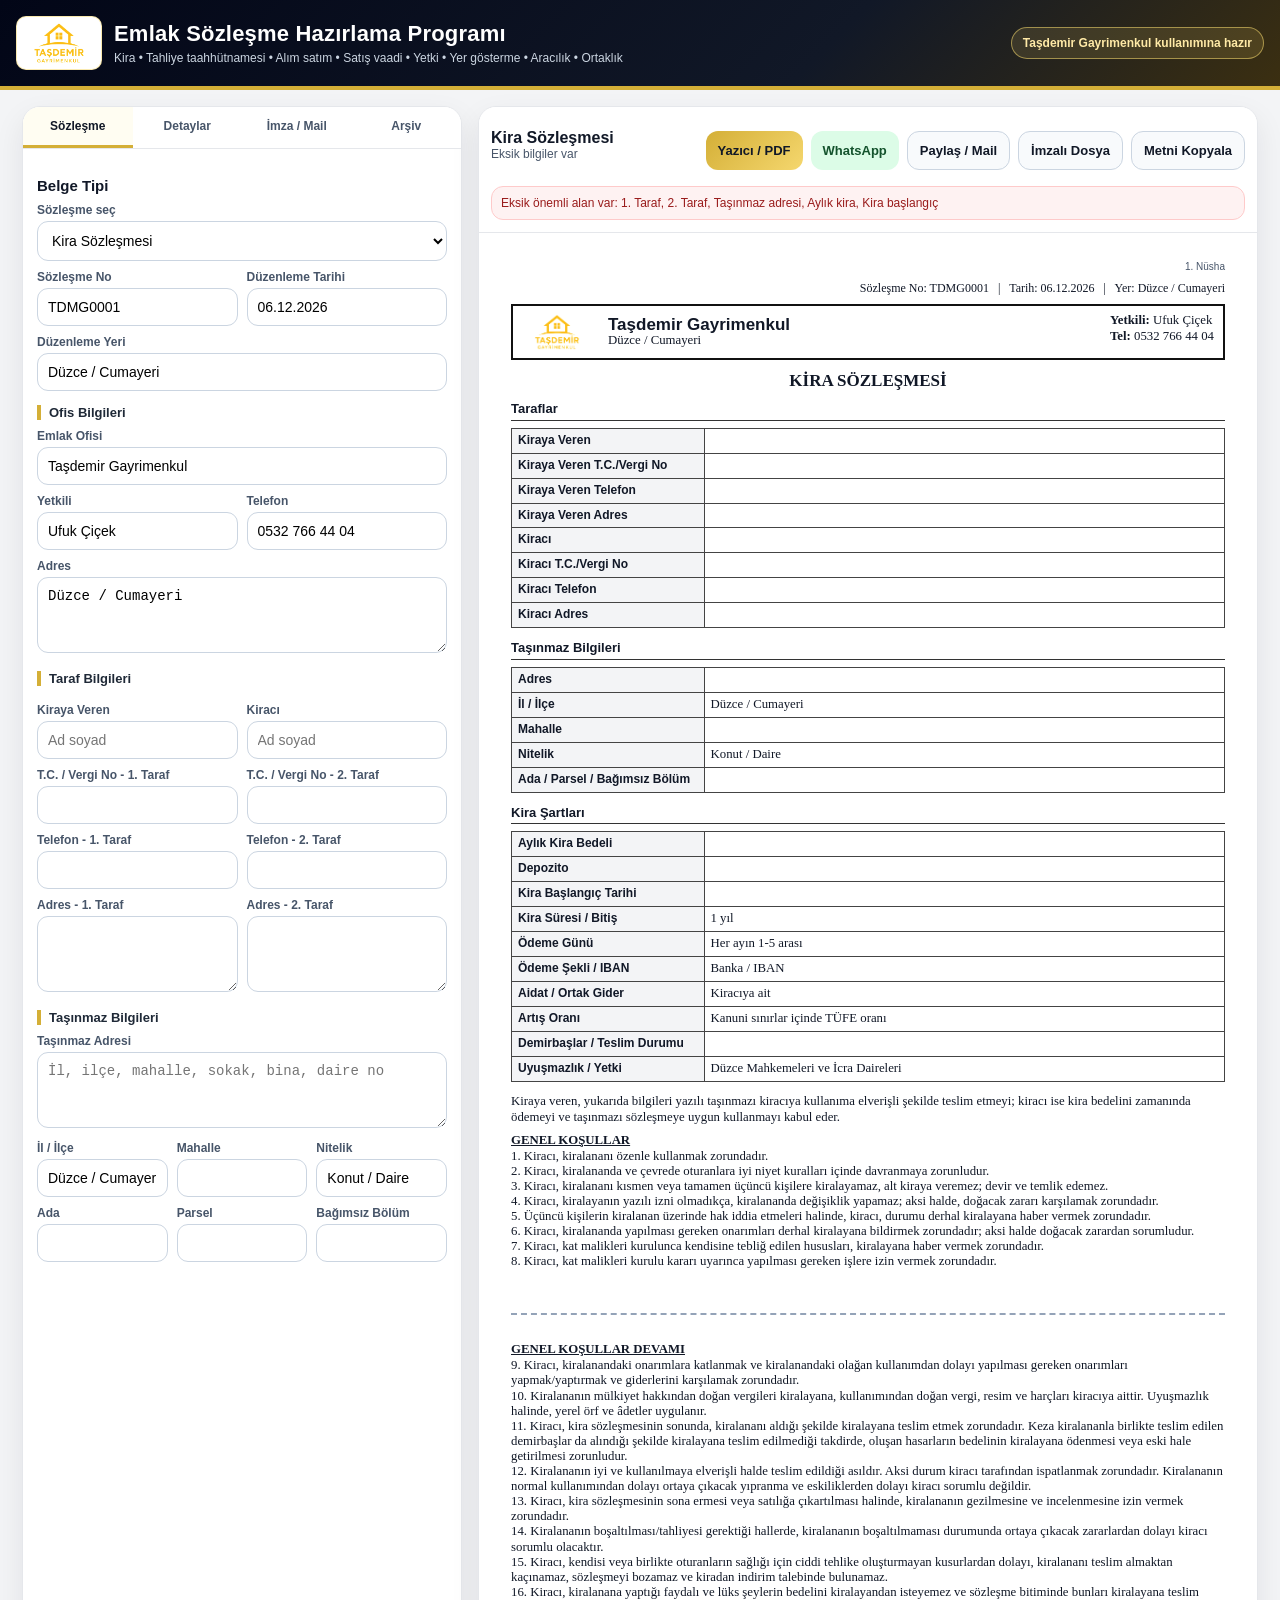
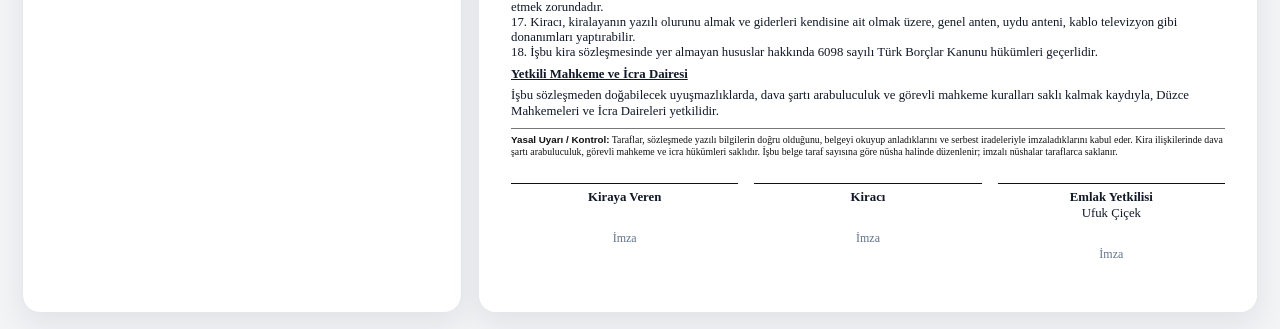
==== commit cce32787: "Add files via upload" ====
--- a/emlak-sozlesme-programi.html
+++ b/emlak-sozlesme-programi.html
@@ -4,30 +4,16 @@
 <meta charset="utf-8" />
 <meta name="viewport" content="width=device-width, initial-scale=1" />
 <title>Emlak Sözleşme Hazırlama Programı</title>
-<meta name="theme-color" content="#07111f" />
-<meta name="application-name" content="Taşdemir Sözleşme" />
-<meta name="apple-mobile-web-app-capable" content="yes" />
-<meta name="apple-mobile-web-app-status-bar-style" content="black-translucent" />
-<meta name="apple-mobile-web-app-title" content="Taşdemir Sözleşme" />
-<link rel="manifest" href="manifest.webmanifest" />
-<link rel="icon" type="image/png" sizes="192x192" href="assets/icons/icon-192.png" />
-<link rel="apple-touch-icon" href="assets/icons/icon-192.png" />
-
 <style>
 :root{--dark:#07111f;--dark2:#111827;--gold:#d4af37;--gold2:#f5d76e;--bg:#f3f4f6;--text:#111827;--muted:#64748b;--line:#e5e7eb;--danger:#b91c1c;--ok:#166534}
-*{box-sizing:border-box}body{margin:0;background:var(--bg);color:var(--text);font-family:Arial,Helvetica,sans-serif}.appbar{background:linear-gradient(135deg,#020617,#111827 64%,#3b2f11);color:#fff;border-bottom:4px solid var(--gold);padding:16px}.appbar .wrap{max-width:1260px;margin:auto;display:flex;align-items:center;justify-content:space-between;gap:14px;flex-wrap:wrap}.brand{font-size:22px;font-weight:900;letter-spacing:.2px}.sub{font-size:12px;color:#cbd5e1;margin-top:4px}.pill{border:1px solid rgba(245,215,110,.55);background:rgba(245,215,110,.13);color:#ffeaa7;border-radius:999px;padding:8px 11px;font-size:12px;font-weight:900}.layout{max-width:1260px;margin:16px auto;padding:0 12px;display:grid;grid-template-columns:440px 1fr;gap:16px}.panel,.preview{background:#fff;border:1px solid var(--line);border-radius:18px;box-shadow:0 12px 30px rgba(15,23,42,.08);overflow:hidden}.panelInner{padding:14px}.preview{min-height:80vh}.quick{background:#fff8df;border-bottom:1px solid #fde68a;padding:12px 14px}.quick b{display:block;font-size:14px}.quick small{color:#6b4f00}.tabs{display:grid;grid-template-columns:repeat(4,1fr);border-bottom:1px solid var(--line);background:#fff;position:sticky;top:0;z-index:5}.tab{padding:12px 6px;text-align:center;cursor:pointer;font-size:12px;font-weight:900;color:#475569;border-bottom:3px solid transparent}.tab.active{border-color:var(--gold);color:#111827;background:#fffdf2}h2{font-size:15px;margin:14px 0 8px}h3{font-size:13px;margin:14px 0 8px;border-left:4px solid var(--gold);padding-left:8px;color:#1f2937}.note{font-size:12px;line-height:1.35;color:#64748b}.small{font-size:12px;color:#64748b}.grid2{display:grid;grid-template-columns:1fr 1fr;gap:9px}.grid3{display:grid;grid-template-columns:1fr 1fr 1fr;gap:9px}label{display:block;margin:9px 0 4px;font-size:12px;font-weight:800;color:#475569}input,select,textarea{width:100%;border:1px solid #cbd5e1;border-radius:11px;padding:10px;font-size:14px;background:#fff}textarea{min-height:76px;resize:vertical}input:focus,select:focus,textarea:focus{outline:2px solid rgba(212,175,55,.35);border-color:var(--gold)}.actions{display:flex;gap:8px;flex-wrap:wrap;margin-top:12px}.btn{border:0;border-radius:12px;padding:11px 12px;cursor:pointer;font-weight:900;font-size:13px}.btn.primary{background:#111827;color:#fff}.btn.gold{background:linear-gradient(135deg,var(--gold),var(--gold2));color:#111827}.btn.ghost{background:#f8fafc;border:1px solid #cbd5e1;color:#111827}.btn.danger{background:#fee2e2;color:#991b1b}.btn.ok{background:#dcfce7;color:#14532d}.previewTop{position:sticky;top:0;z-index:6;background:#fff;border-bottom:1px solid var(--line);padding:12px;display:flex;gap:8px;align-items:center;justify-content:space-between;flex-wrap:wrap}.status{font-size:12px;color:#475569}.missing{background:#fef2f2;border:1px solid #fecaca;color:#991b1b;padding:9px;border-radius:12px;font-size:12px;margin-top:8px}.ready{background:#ecfdf5;border:1px solid #bbf7d0;color:#166534;padding:9px;border-radius:12px;font-size:12px;margin-top:8px}.doc{padding:28px 32px;background:#fff;min-height:900px;font-family:"Times New Roman",Times,serif;font-size:12.8px;line-height:1.25}.doc h1{text-align:center;font-size:17px;margin:0 0 10px;text-transform:uppercase}.doc h2{font-size:13px;text-align:left;margin:10px 0 5px;font-family:Arial,Helvetica,sans-serif;border-bottom:1px solid #333;padding-bottom:2px}.doc p{margin:5px 0}.doc .meta{text-align:right;font-size:12px;margin-bottom:8px}.officeHead{border:2px solid #111;padding:7px 9px;margin-bottom:10px;display:flex;justify-content:space-between;gap:10px}.officeName{font-family:Arial,Helvetica,sans-serif;font-weight:900;font-size:17px}.doc table{width:100%;border-collapse:collapse;margin:7px 0 12px}.doc th,.doc td{border:1px solid #444;padding:4px 6px;vertical-align:top}.doc th{width:27%;background:#f3f4f6;text-align:left;font-family:Arial,Helvetica,sans-serif;font-size:12px}.articleTitle{font-weight:bold;text-decoration:underline;margin-top:7px}.clauseList{white-space:pre-wrap;line-height:1.18}.signs{display:grid;grid-template-columns:1fr 1fr 1fr;gap:16px;margin-top:24px;text-align:center}.signBox{border-top:1px solid #111;padding-top:6px;min-height:58px}.doc .foot{font-size:10px;color:#334155;border-top:1px dashed #999;margin-top:12px;padding-top:5px}.savedList{border:1px solid var(--line);border-radius:12px;max-height:240px;overflow:auto}.savedItem{padding:9px 10px;border-bottom:1px solid var(--line);display:flex;justify-content:space-between;gap:8px;align-items:center}.savedItem:last-child{border-bottom:0}.typeHint{font-size:12px;color:#0f172a;background:#f8fafc;border:1px dashed #cbd5e1;border-radius:12px;padding:9px;margin-top:8px}.hide{display:none!important}.printHint{display:none}.printOnly{display:none}.copyStamp{font-family:Arial,Helvetica,sans-serif;text-align:right;font-size:10px;color:#475569;margin-bottom:2mm}.doc .legal{font-size:9.8px;color:#111;border-top:1px solid #777;margin-top:8px;padding-top:5px}.doc .legal b{font-family:Arial,Helvetica,sans-serif}.pageBreak{page-break-before:always;break-before:page;margin-top:44px;padding-top:20px;border-top:2px dashed #94a3b8}.taahhutBox{border:2px solid #111;padding:10px;margin-top:8px}.warning{background:#fff7ed;border:1px solid #fed7aa;color:#7c2d12;border-radius:12px;padding:9px;font-size:12px;line-height:1.35;margin-top:10px}
+*{box-sizing:border-box}body{margin:0;background:var(--bg);color:var(--text);font-family:Arial,Helvetica,sans-serif}.appbar{background:linear-gradient(135deg,#020617,#111827 64%,#3b2f11);color:#fff;border-bottom:4px solid var(--gold);padding:16px}.appbar .wrap{max-width:1260px;margin:auto;display:flex;align-items:center;justify-content:space-between;gap:14px;flex-wrap:wrap}.brandRow{display:flex;align-items:center;gap:12px}.brandLogo{width:86px;height:54px;border-radius:10px;object-fit:contain;background:#fff;border:1px solid rgba(245,215,110,.55);padding:4px}.brand{font-size:22px;font-weight:900;letter-spacing:.2px}.sub{font-size:12px;color:#cbd5e1;margin-top:4px}.docLogo{width:70px;height:38px;object-fit:contain;margin-right:8px}.officeLeft{display:flex;align-items:center;gap:8px}.officeText{line-height:1.08}.pill{border:1px solid rgba(245,215,110,.55);background:rgba(245,215,110,.13);color:#ffeaa7;border-radius:999px;padding:8px 11px;font-size:12px;font-weight:900}.layout{max-width:1260px;margin:16px auto;padding:0 12px;display:grid;grid-template-columns:440px 1fr;gap:16px}.panel,.preview{background:#fff;border:1px solid var(--line);border-radius:18px;box-shadow:0 12px 30px rgba(15,23,42,.08);overflow:hidden}.panelInner{padding:14px}.preview{min-height:80vh}.quick{background:#fff8df;border-bottom:1px solid #fde68a;padding:12px 14px}.quick b{display:block;font-size:14px}.quick small{color:#6b4f00}.tabs{display:grid;grid-template-columns:repeat(4,1fr);border-bottom:1px solid var(--line);background:#fff;position:sticky;top:0;z-index:5}.tab{padding:12px 6px;text-align:center;cursor:pointer;font-size:12px;font-weight:900;color:#475569;border-bottom:3px solid transparent}.tab.active{border-color:var(--gold);color:#111827;background:#fffdf2}h2{font-size:15px;margin:14px 0 8px}h3{font-size:13px;margin:14px 0 8px;border-left:4px solid var(--gold);padding-left:8px;color:#1f2937}.note{font-size:12px;line-height:1.35;color:#64748b}.small{font-size:12px;color:#64748b}.grid2{display:grid;grid-template-columns:1fr 1fr;gap:9px}.grid3{display:grid;grid-template-columns:1fr 1fr 1fr;gap:9px}label{display:block;margin:9px 0 4px;font-size:12px;font-weight:800;color:#475569}input,select,textarea{width:100%;border:1px solid #cbd5e1;border-radius:11px;padding:10px;font-size:14px;background:#fff}textarea{min-height:76px;resize:vertical}input:focus,select:focus,textarea:focus{outline:2px solid rgba(212,175,55,.35);border-color:var(--gold)}.actions{display:flex;gap:8px;flex-wrap:wrap;margin-top:12px}.btn{border:0;border-radius:12px;padding:11px 12px;cursor:pointer;font-weight:900;font-size:13px}.btn.primary{background:#111827;color:#fff}.btn.gold{background:linear-gradient(135deg,var(--gold),var(--gold2));color:#111827}.btn.ghost{background:#f8fafc;border:1px solid #cbd5e1;color:#111827}.btn.danger{background:#fee2e2;color:#991b1b}.btn.ok{background:#dcfce7;color:#14532d}.previewTop{position:sticky;top:0;z-index:6;background:#fff;border-bottom:1px solid var(--line);padding:12px;display:flex;gap:8px;align-items:center;justify-content:space-between;flex-wrap:wrap}.status{font-size:12px;color:#475569}.missing{background:#fef2f2;border:1px solid #fecaca;color:#991b1b;padding:9px;border-radius:12px;font-size:12px;margin-top:8px}.ready{background:#ecfdf5;border:1px solid #bbf7d0;color:#166534;padding:9px;border-radius:12px;font-size:12px;margin-top:8px}.doc{padding:28px 32px;background:#fff;min-height:900px;font-family:"Times New Roman",Times,serif;font-size:12.8px;line-height:1.25}.doc h1{text-align:center;font-size:17px;margin:0 0 10px;text-transform:uppercase}.doc h2{font-size:13px;text-align:left;margin:10px 0 5px;font-family:Arial,Helvetica,sans-serif;border-bottom:1px solid #333;padding-bottom:2px}.doc p{margin:5px 0}.doc .meta{text-align:right;font-size:12px;margin-bottom:8px}.officeHead{border:2px solid #111;padding:7px 9px;margin-bottom:10px;display:flex;justify-content:space-between;gap:10px}.officeName{font-family:Arial,Helvetica,sans-serif;font-weight:900;font-size:17px}.doc table{width:100%;border-collapse:collapse;margin:7px 0 12px}.doc th,.doc td{border:1px solid #444;padding:4px 6px;vertical-align:top}.doc th{width:27%;background:#f3f4f6;text-align:left;font-family:Arial,Helvetica,sans-serif;font-size:12px}.articleTitle{font-weight:bold;text-decoration:underline;margin-top:7px}.clauseList{white-space:pre-wrap;line-height:1.18}.signs{display:grid;grid-template-columns:1fr 1fr 1fr;gap:16px;margin-top:24px;text-align:center}.signBox{border-top:1px solid #111;padding-top:6px;min-height:58px}.doc .foot{font-size:10px;color:#334155;border-top:1px dashed #999;margin-top:12px;padding-top:5px}.savedList{border:1px solid var(--line);border-radius:12px;max-height:240px;overflow:auto}.savedItem{padding:9px 10px;border-bottom:1px solid var(--line);display:flex;justify-content:space-between;gap:8px;align-items:center}.savedItem:last-child{border-bottom:0}.typeHint{font-size:12px;color:#0f172a;background:#f8fafc;border:1px dashed #cbd5e1;border-radius:12px;padding:9px;margin-top:8px}.hide{display:none!important}.printHint{display:none}.printOnly{display:none}.copyStamp{font-family:Arial,Helvetica,sans-serif;text-align:right;font-size:10px;color:#475569;margin-bottom:2mm}.doc .legal{font-size:9.8px;color:#111;border-top:1px solid #777;margin-top:8px;padding-top:5px}.doc .legal b{font-family:Arial,Helvetica,sans-serif}.pageBreak{page-break-before:always;break-before:page;margin-top:44px;padding-top:20px;border-top:2px dashed #94a3b8}.taahhutBox{border:2px solid #111;padding:10px;margin-top:8px}.warning{background:#fff7ed;border:1px solid #fed7aa;color:#7c2d12;border-radius:12px;padding:9px;font-size:12px;line-height:1.35;margin-top:10px}
 .signPanel{background:#f8fafc;border:1px solid #e2e8f0;border-radius:14px;padding:10px;margin-top:10px}.sigGrid{display:grid;grid-template-columns:1fr 1fr;gap:10px;margin-top:10px}.sigCard{border:1px solid #cbd5e1;border-radius:14px;background:#fff;padding:10px}.sigCard b{display:block;font-size:13px;margin-bottom:6px}.sigPad{width:100%;height:160px;border:2px dashed #94a3b8;border-radius:12px;background:#fff;touch-action:none;display:block}.sigTools{display:flex;gap:8px;flex-wrap:wrap;margin-top:8px}.sigTools .btn{padding:8px 10px;font-size:12px}.printedSig{height:54px;margin:6px 0 2px;display:flex;align-items:center;justify-content:center}.printedSig img{max-width:100%;max-height:52px;object-fit:contain}.printedSig.empty{font-size:12px;color:#64748b}.mailBox{background:#ecfeff;border:1px solid #a5f3fc;color:#164e63;border-radius:12px;padding:10px;font-size:12px;line-height:1.35;margin-top:10px}
-
-.installBtn{border:1px solid rgba(245,215,110,.65);background:rgba(245,215,110,.18);color:#ffeaa7;border-radius:999px;padding:9px 12px;font-size:12px;font-weight:900;cursor:pointer;display:none}
-.installBtn.show{display:inline-flex;align-items:center;gap:6px}
-.installTip{font-size:11px;color:#cbd5e1;margin-top:4px;text-align:right}
-@media(max-width:940px){.installTip{text-align:left}.appbar .wrap{align-items:flex-start}}
 @media(max-width:940px){.layout{grid-template-columns:1fr}.doc{padding:22px 16px}.grid2,.grid3,.sigGrid{grid-template-columns:1fr}.previewTop{position:relative}.tabs{position:relative}.signs{grid-template-columns:1fr 1fr}}
-@media print{body{background:#fff}.printOnly{display:block}.noPrint{display:none!important}.appbar,.panel,.previewTop{display:none!important}.layout{display:block;margin:0;padding:0;max-width:none}.preview{box-shadow:none;border:0;border-radius:0}.doc{padding:0;min-height:auto;font-size:8.7pt;line-height:1.08}.doc h1{font-size:12pt;margin:0 0 3mm}.doc h2{font-size:9pt;margin:2mm 0 1mm;padding-bottom:.6mm}.doc p{margin:1.4mm 0}.doc table{margin:1.2mm 0 2.2mm}.doc th,.doc td{padding:.9mm 1.25mm}.officeHead{padding:1.6mm;margin-bottom:2.1mm}.officeName{font-size:12pt}.articleTitle{margin-top:1.8mm}.clauseList{line-height:1.04}.signs{margin-top:6mm;gap:6mm}.signBox{min-height:14mm;padding-top:2mm}.printedSig{height:12mm;margin:1mm 0}.printedSig img{max-height:11mm}.doc .foot{display:none}.doc .legal{font-size:7pt;margin-top:2mm;padding-top:1mm}.taahhutBox{padding:4mm;margin-top:3mm}.pageBreak{border-top:0;margin-top:0;padding-top:0;page-break-before:always;break-before:page}.officeHead,.doc table,.signs{break-inside:avoid;page-break-inside:avoid}@page{size:A4;margin:6mm}}
+@media print{body{background:#fff}.printOnly{display:block}.noPrint{display:none!important}.appbar,.panel,.previewTop{display:none!important}.layout{display:block;margin:0;padding:0;max-width:none}.preview{box-shadow:none;border:0;border-radius:0}.doc{padding:0;min-height:auto;font-size:8.7pt;line-height:1.08}.doc h1{font-size:12pt;margin:0 0 3mm}.doc h2{font-size:9pt;margin:2mm 0 1mm;padding-bottom:.6mm}.doc p{margin:1.4mm 0}.doc table{margin:1.2mm 0 2.2mm}.doc th,.doc td{padding:.9mm 1.25mm}.officeHead{padding:1.6mm;margin-bottom:2.1mm}.officeName{font-size:12pt}.docLogo{width:18mm;height:10mm;margin-right:2mm}.officeLeft{gap:2mm}.articleTitle{margin-top:1.8mm}.clauseList{line-height:1.04}.signs{margin-top:6mm;gap:6mm}.signBox{min-height:14mm;padding-top:2mm}.printedSig{height:12mm;margin:1mm 0}.printedSig img{max-height:11mm}.doc .foot{display:none}.doc .legal{font-size:7pt;margin-top:2mm;padding-top:1mm}.taahhutBox{padding:4mm;margin-top:3mm}.pageBreak{border-top:0;margin-top:0;padding-top:0;page-break-before:always;break-before:page}.officeHead,.doc table,.signs{break-inside:avoid;page-break-inside:avoid}@page{size:A4;margin:6mm}}
 </style>
 </head>
 <body>
-<header class="appbar"><div class="wrap"><div><div class="brand">Emlak Sözleşme Hazırlama Programı</div><div class="sub">Kira • Tahliye taahhütnamesi • Alım satım • Satış vaadi • Yetki • Yer gösterme • Aracılık • Ortaklık</div></div><div><div class="pill">Taşdemir Gayrimenkul kullanımına hazır</div><button id="installAppBtn" class="installBtn" type="button">📲 Uygulama olarak kur</button><div id="installTip" class="installTip hide">Android: bu butonla kur • iPhone/iPad: Paylaş &gt; Ana Ekrana Ekle</div></div></div></header>
+<header class="appbar"><div class="wrap"><div class="brandRow"><img class="brandLogo" src="[data-uri]" alt="Taşdemir Logo"><div><div class="brand">Emlak Sözleşme Hazırlama Programı</div><div class="sub">Kira • Tahliye taahhütnamesi • Alım satım • Satış vaadi • Yetki • Yer gösterme • Aracılık • Ortaklık</div></div></div><div class="pill">Taşdemir Gayrimenkul kullanımına hazır</div></div></header>
 <main class="layout">
   <section class="panel">
     <div class="tabs"><div class="tab active" data-tab="main">Sözleşme</div><div class="tab" data-tab="extra">Detaylar</div><div class="tab" data-tab="sign">İmza / Mail</div><div class="tab" data-tab="archive">Arşiv</div></div>
@@ -92,64 +78,84 @@
 
       <div class="detailGroup hide" data-contracts="alimSatim">
         <h3>Taşınmaz Alım Satım Sözleşmesi Detayları</h3>
-        <div class="grid2"><div><label>Satış Bedeli</label><input id="alimSatimSatisBedeli" placeholder="2.500.000 TL" /></div><div><label>Kapora / Peşinat</label><input id="alimSatimKapora" /></div></div>
-        <div class="grid2"><div><label>Kalan Ödeme</label><input id="alimSatimKalanOdeme" /></div><div><label>Tapu Devir / Teslim Tarihi</label><input id="alimSatimDevirTarihi" /></div></div>
-        <label>Ödeme Planı</label><textarea id="alimSatimOdemePlani"></textarea>
+        <div class="grid2"><div><label>Satış Bedeli</label><input id="alimSatimSatisBedeli" placeholder="2.500.000 TL" /></div><div><label>Kapora / Bağlanma Parası</label><input id="alimSatimKapora" placeholder="100.000 TL" /></div></div>
+        <div class="grid2"><div><label>Cayma Bedeli</label><input id="alimSatimCaymaBedeli" placeholder="Örn: 100.000 TL veya kaporanın 2 katı" /></div><div><label>Cezai Şart</label><input id="alimSatimCezaiSart" placeholder="Örn: Hizmet bedeli + zarar/ziyan" /></div></div>
+        <div class="grid2"><div><label>Kalan Ödeme</label><input id="alimSatimKalanOdeme" /></div><div><label>Tapu Devir Tarihi</label><input id="alimSatimDevirTarihi" /></div></div>
+        <label>Ödeme Planı</label><textarea id="alimSatimOdemePlani" placeholder="Kapora, peşinat, kredi, kalan tutar ve ödeme tarihleri..."></textarea>
+        <label>Tapu / İpotek / Haciz / Kısıtlama Durumu</label><textarea id="alimSatimTapuDurumu" placeholder="Satıcı beyanına göre takyidat yoktur / varsa yazılır."></textarea>
+        <label>Teslim Durumu</label><input id="alimSatimTeslimDurumu" placeholder="Boş / kiracılı / eşyalı / tapu devrinde teslim" />
         <label>Masraf / Tapu Harç Paylaşımı</label><input id="alimSatimMasrafPaylasimi" placeholder="Taraflarca eşit / alıcıya ait / satıcıya ait" />
-        <label>Emlak Hizmet Bedeli</label><input id="alimSatimHizmetBedeli" />
-        <label>Alım Satım Özel Şartları</label><textarea id="alimSatimOzel" style="min-height:120px"></textarea>
-        <label>Alım Satım Ek Maddeleri</label><textarea id="alimSatimEkMaddeler" style="min-height:100px"></textarea>
+        <label>Emlak Hizmet Bedeli</label><input id="alimSatimHizmetBedeli" placeholder="%2 alıcı + %2 satıcı / tutar" />
+        <label>Alım Satım Özel Hükümleri</label><textarea id="alimSatimOzel" style="min-height:90px" placeholder="Tarafların ayrıca kararlaştırdığı özel hükümler..."></textarea>
+        <label>Ek Maddeler</label><textarea id="alimSatimEkMaddeler" style="min-height:80px"></textarea>
       </div>
 
       <div class="detailGroup hide" data-contracts="satisVaadi">
         <h3>Taşınmaz Satış Vaadi Sözleşmesi Detayları</h3>
-        <div class="grid2"><div><label>Satış Vaadi Bedeli</label><input id="vaadiSatisBedeli" placeholder="2.500.000 TL" /></div><div><label>Kapora / Peşinat</label><input id="vaadiKapora" /></div></div>
+        <div class="grid2"><div><label>Satış Vaadi Bedeli</label><input id="vaadiSatisBedeli" placeholder="2.500.000 TL" /></div><div><label>Kapora / Bağlanma Parası</label><input id="vaadiKapora" /></div></div>
+        <div class="grid2"><div><label>Cayma Bedeli</label><input id="vaadiCaymaBedeli" placeholder="Örn: 100.000 TL veya kaporanın 2 katı" /></div><div><label>Cezai Şart</label><input id="vaadiCezaiSart" placeholder="Örn: Gecikme / vazgeçme cezası" /></div></div>
         <div class="grid2"><div><label>Kalan Ödeme</label><input id="vaadiKalanOdeme" /></div><div><label>Devir / Teslim Tarihi</label><input id="vaadiDevirTarihi" /></div></div>
         <label>Ödeme Planı</label><textarea id="vaadiOdemePlani"></textarea>
+        <label>Tapu / İpotek / Haciz / Kısıtlama Durumu</label><textarea id="vaadiTapuDurumu" placeholder="Takyidat, ipotek, haciz, şerh, kiracı durumu varsa yazılır."></textarea>
+        <label>Şerh / Teslim Durumu</label><input id="vaadiSerhDurumu" placeholder="Tapuya şerh verilecek / verilmeyecek / ayrıca kararlaştırılacak" />
         <label>Masraf / Harç Paylaşımı</label><input id="vaadiMasrafPaylasimi" placeholder="Taraflarca eşit / alıcıya ait / satıcıya ait" />
         <label>Emlak Hizmet Bedeli</label><input id="vaadiHizmetBedeli" />
-        <label>Satış Vaadi Özel Şartları</label><textarea id="vaadiOzel" style="min-height:120px"></textarea>
-        <label>Satış Vaadi Ek Maddeleri</label><textarea id="vaadiEkMaddeler" style="min-height:100px"></textarea>
+        <label>Satış Vaadi Özel Hükümleri</label><textarea id="vaadiOzel" style="min-height:90px"></textarea>
+        <label>Ek Maddeler</label><textarea id="vaadiEkMaddeler" style="min-height:80px"></textarea>
       </div>
 
       <div class="detailGroup hide" data-contracts="yetkiSatis">
         <h3>Satış Yetkilendirme Sözleşmesi Detayları</h3>
-        <div class="grid2"><div><label>İlan / Satış Fiyatı</label><input id="yetkiSatisIlanFiyati" /></div><div><label>Yetki Süresi</label><input id="yetkiSatisSuresi" /></div></div>
-        <div class="grid2"><div><label>Hizmet Bedeli / Komisyon</label><input id="yetkiSatisHizmetBedeli" /></div><div><label>Komisyon Paylaşımı</label><input id="yetkiSatisKomisyon" /></div></div>
-        <label>Satış Yetki Şartları / Ek Maddeler</label><textarea id="yetkiSatisEkMaddeler" style="min-height:140px"></textarea>
+        <div class="grid2"><div><label>İlan / Satış Fiyatı</label><input id="yetkiSatisIlanFiyati" /></div><div><label>Yetki Süresi</label><input id="yetkiSatisSuresi" placeholder="3 ay / 6 ay" /></div></div>
+        <div class="grid2"><div><label>Yetki Türü</label><input id="yetkiSatisYetkiTuru" placeholder="Münhasır / münhasır olmayan" /></div><div><label>Hizmet Bedeli / Komisyon</label><input id="yetkiSatisHizmetBedeli" /></div></div>
+        <div class="grid2"><div><label>Cayma Bedeli</label><input id="yetkiSatisCaymaBedeli" placeholder="Yetki süresinde vazgeçme halinde" /></div><div><label>Cezai Şart</label><input id="yetkiSatisCezaiSart" placeholder="Yetkisiz satış / bilgi saklama vb." /></div></div>
+        <label>Komisyon Paylaşımı</label><input id="yetkiSatisKomisyon" />
+        <label>Pazarlama / İlan Koşulları</label><textarea id="yetkiSatisPazarlama" placeholder="İlan portalları, sosyal medya, tabela, fotoğraf, müşteri paylaşımı..." style="min-height:80px"></textarea>
+        <label>Satış Yetki Ek Maddeleri</label><textarea id="yetkiSatisEkMaddeler" style="min-height:100px"></textarea>
       </div>
 
       <div class="detailGroup hide" data-contracts="yetkiKiralama">
         <h3>Kiralama Yetkilendirme Sözleşmesi Detayları</h3>
-        <div class="grid2"><div><label>İlan / Kira Bedeli</label><input id="yetkiKiralamaIlanKira" /></div><div><label>Yetki Süresi</label><input id="yetkiKiralamaSuresi" /></div></div>
-        <div class="grid2"><div><label>Hizmet Bedeli / Komisyon</label><input id="yetkiKiralamaHizmetBedeli" /></div><div><label>Komisyon Paylaşımı</label><input id="yetkiKiralamaKomisyon" /></div></div>
-        <label>Kiralama Yetki Şartları / Ek Maddeler</label><textarea id="yetkiKiralamaEkMaddeler" style="min-height:140px"></textarea>
+        <div class="grid2"><div><label>İlan / Kira Bedeli</label><input id="yetkiKiralamaIlanKira" /></div><div><label>Yetki Süresi</label><input id="yetkiKiralamaSuresi" placeholder="1 ay / 3 ay" /></div></div>
+        <div class="grid2"><div><label>Yetki Türü</label><input id="yetkiKiralamaYetkiTuru" placeholder="Münhasır / münhasır olmayan" /></div><div><label>Hizmet Bedeli / Komisyon</label><input id="yetkiKiralamaHizmetBedeli" /></div></div>
+        <div class="grid2"><div><label>Cayma Bedeli</label><input id="yetkiKiralamaCaymaBedeli" placeholder="Yetki süresinde vazgeçme halinde" /></div><div><label>Cezai Şart</label><input id="yetkiKiralamaCezaiSart" placeholder="Yetkisiz kiralama / bilgi saklama vb." /></div></div>
+        <label>Komisyon Paylaşımı</label><input id="yetkiKiralamaKomisyon" />
+        <label>Pazarlama / İlan Koşulları</label><textarea id="yetkiKiralamaPazarlama" placeholder="İlan portalları, sosyal medya, tabela, fotoğraf, müşteri paylaşımı..." style="min-height:80px"></textarea>
+        <label>Kiralama Yetki Ek Maddeleri</label><textarea id="yetkiKiralamaEkMaddeler" style="min-height:100px"></textarea>
       </div>
 
       <div class="detailGroup hide" data-contracts="yerGosterme">
         <h3>Taşınmaz Gösterme Belgesi Detayları</h3>
-        <div class="grid2"><div><label>İlan / Satış / Kira Bedeli</label><input id="yerGostermeBedel" /></div><div><label>Hizmet Bedeli / Komisyon</label><input id="yerGostermeHizmetBedeli" /></div></div>
-        <label>Gösterim Notu</label><textarea id="yerGostermeNot" style="min-height:90px"></textarea>
-        <label>Yer Gösterme Ek Maddeleri</label><textarea id="yerGostermeEkMaddeler" style="min-height:100px"></textarea>
+        <div class="grid2"><div><label>Gösterim Amacı</label><input id="yerGostermeAmac" placeholder="Satın alma / kiralama" /></div><div><label>İlan / Satış / Kira Bedeli</label><input id="yerGostermeBedel" /></div></div>
+        <div class="grid2"><div><label>Hizmet Bedeli / Komisyon</label><input id="yerGostermeHizmetBedeli" /></div><div><label>Takip Süresi</label><input id="yerGostermeTakipSuresi" placeholder="6 ay" /></div></div>
+        <label>Gösterim Notu</label><textarea id="yerGostermeNot" style="min-height:80px" placeholder="Taşınmaz gezildi / konum paylaşıldı / online gösterildi..."></textarea>
+        <label>Yer Gösterme Ek Maddeleri</label><textarea id="yerGostermeEkMaddeler" style="min-height:90px"></textarea>
       </div>
 
       <div class="detailGroup hide" data-contracts="aracilikSatis">
         <h3>Alım Satıma Aracılık Sözleşmesi Detayları</h3>
         <div class="grid2"><div><label>Satış Bedeli</label><input id="aracilikSatisBedeli" /></div><div><label>Hizmet Bedeli / Komisyon</label><input id="aracilikSatisHizmetBedeli" /></div></div>
+        <div class="grid2"><div><label>Cayma Bedeli</label><input id="aracilikSatisCaymaBedeli" placeholder="Cayan tarafın ödeyeceği bedel" /></div><div><label>Cezai Şart</label><input id="aracilikSatisCezaiSart" placeholder="Sözleşmeye aykırılık halinde" /></div></div>
         <label>Komisyon Paylaşımı</label><input id="aracilikSatisKomisyon" />
-        <label>Alım Satıma Aracılık Özel Şartları</label><textarea id="aracilikSatisEkMaddeler" style="min-height:130px"></textarea>
+        <label>Tapu Harcı / Masraf Paylaşımı</label><input id="aracilikSatisMasrafPaylasimi" placeholder="Alıcı / satıcı / eşit" />
+        <label>Ödeme Zamanı</label><input id="aracilikSatisOdemeZamani" placeholder="Tapu devri / satışın gerçekleşmesi sırasında" />
+        <label>Alım Satıma Aracılık Ek Maddeleri</label><textarea id="aracilikSatisEkMaddeler" style="min-height:110px"></textarea>
       </div>
 
       <div class="detailGroup hide" data-contracts="aracilikKiralama">
         <h3>Kiralamaya Aracılık Sözleşmesi Detayları</h3>
         <div class="grid2"><div><label>Aylık Kira Bedeli</label><input id="aracilikKiraBedeli" /></div><div><label>Hizmet Bedeli / Komisyon</label><input id="aracilikKiralamaHizmetBedeli" /></div></div>
+        <div class="grid2"><div><label>Cayma Bedeli</label><input id="aracilikKiralamaCaymaBedeli" placeholder="Cayan tarafın ödeyeceği bedel" /></div><div><label>Cezai Şart</label><input id="aracilikKiralamaCezaiSart" placeholder="Sözleşmeye aykırılık halinde" /></div></div>
         <label>Komisyon Paylaşımı</label><input id="aracilikKiralamaKomisyon" />
-        <label>Kiralamaya Aracılık Özel Şartları</label><textarea id="aracilikKiralamaEkMaddeler" style="min-height:130px"></textarea>
+        <label>Depozito / Aidat Notu</label><input id="aracilikKiralamaDepozito" />
+        <label>Ödeme Zamanı</label><input id="aracilikKiralamaOdemeZamani" placeholder="Kira sözleşmesinin imzalanması sırasında" />
+        <label>Kiralamaya Aracılık Ek Maddeleri</label><textarea id="aracilikKiralamaEkMaddeler" style="min-height:110px"></textarea>
       </div>
 
       <div class="detailGroup hide" data-contracts="ortaklik">
         <h3>Hizmet Ortaklığı Sözleşmesi Detayları</h3>
         <div class="grid2"><div><label>Hizmet Bedeli</label><input id="ortaklikHizmetBedeli" /></div><div><label>Paylaşım Oranı</label><input id="ortaklikOran" /></div></div>
+        <label>Görev Paylaşımı</label><input id="ortaklikGorevPaylasimi" placeholder="Portföy sahibi / müşteri sahibi / takip eden ofis" />
         <label>Portföy / Müşteri Notu</label><textarea id="ortaklikNot" style="min-height:90px"></textarea>
         <label>Ortaklık Ek Maddeleri</label><textarea id="ortaklikEkMaddeler" style="min-height:130px"></textarea>
       </div>
@@ -182,17 +188,17 @@
 </main>
 <script>
 const $=id=>document.getElementById(id);
-const fields=['contractType','sozlesmeNo','tarih','duzenlemeYeri','ofisAdi','ofisYetkili','ofisTel','ofisAdres','party1Name','party2Name','party1Tc','party2Tc','party1Tel','party2Tel','party1Adres','party2Adres','kefilName','kefilTc','kefilTel','kefilAdres','tasinmazAdres','ilIlce','mahalle','nitelik','ada','parsel','bbNo','aylikKira','depozito','kiraBaslangic','kiraBitis','odemeGunu','odemeSekli','aidat','artisOrani','demirbaslar','yetkiliMahkeme','tahliyeKiraBaslangic','tahliyeTarihi','tahliyeDuzenlemeTarihi','tahliyeYeri','kiraOzel','kiraEkMaddeler','alimSatimSatisBedeli','alimSatimKapora','alimSatimKalanOdeme','alimSatimOdemePlani','alimSatimDevirTarihi','alimSatimMasrafPaylasimi','alimSatimHizmetBedeli','alimSatimOzel','alimSatimEkMaddeler','vaadiSatisBedeli','vaadiKapora','vaadiKalanOdeme','vaadiOdemePlani','vaadiDevirTarihi','vaadiMasrafPaylasimi','vaadiHizmetBedeli','vaadiOzel','vaadiEkMaddeler','yetkiSatisIlanFiyati','yetkiSatisSuresi','yetkiSatisHizmetBedeli','yetkiSatisKomisyon','yetkiSatisEkMaddeler','yetkiKiralamaIlanKira','yetkiKiralamaSuresi','yetkiKiralamaHizmetBedeli','yetkiKiralamaKomisyon','yetkiKiralamaEkMaddeler','yerGostermeBedel','yerGostermeHizmetBedeli','yerGostermeNot','yerGostermeEkMaddeler','aracilikSatisBedeli','aracilikSatisHizmetBedeli','aracilikSatisKomisyon','aracilikSatisEkMaddeler','aracilikKiraBedeli','aracilikKiralamaHizmetBedeli','aracilikKiralamaKomisyon','aracilikKiralamaEkMaddeler','ortaklikHizmetBedeli','ortaklikOran','ortaklikNot','ortaklikEkMaddeler','customerEmail','sigParty1','sigParty2','sigKefil','sigOffice'];
+const fields=['contractType','sozlesmeNo','tarih','duzenlemeYeri','ofisAdi','ofisYetkili','ofisTel','ofisAdres','party1Name','party2Name','party1Tc','party2Tc','party1Tel','party2Tel','party1Adres','party2Adres','kefilName','kefilTc','kefilTel','kefilAdres','tasinmazAdres','ilIlce','mahalle','nitelik','ada','parsel','bbNo','aylikKira','depozito','kiraBaslangic','kiraBitis','odemeGunu','odemeSekli','aidat','artisOrani','demirbaslar','yetkiliMahkeme','tahliyeKiraBaslangic','tahliyeTarihi','tahliyeDuzenlemeTarihi','tahliyeYeri','kiraOzel','kiraEkMaddeler','alimSatimSatisBedeli','alimSatimKapora','alimSatimKalanOdeme','alimSatimOdemePlani','alimSatimDevirTarihi','alimSatimMasrafPaylasimi','alimSatimHizmetBedeli','alimSatimOzel','alimSatimEkMaddeler','vaadiSatisBedeli','vaadiKapora','vaadiKalanOdeme','vaadiOdemePlani','vaadiDevirTarihi','vaadiMasrafPaylasimi','vaadiHizmetBedeli','vaadiOzel','vaadiEkMaddeler','yetkiSatisIlanFiyati','yetkiSatisSuresi','yetkiSatisHizmetBedeli','yetkiSatisKomisyon','yetkiSatisEkMaddeler','yetkiKiralamaIlanKira','yetkiKiralamaSuresi','yetkiKiralamaHizmetBedeli','yetkiKiralamaKomisyon','yetkiKiralamaEkMaddeler','yerGostermeBedel','yerGostermeHizmetBedeli','yerGostermeNot','yerGostermeEkMaddeler','aracilikSatisBedeli','aracilikSatisHizmetBedeli','aracilikSatisKomisyon','aracilikSatisEkMaddeler','aracilikKiraBedeli','aracilikKiralamaHizmetBedeli','aracilikKiralamaKomisyon','aracilikKiralamaEkMaddeler','ortaklikHizmetBedeli','ortaklikOran','ortaklikNot','ortaklikEkMaddeler','alimSatimCaymaBedeli','alimSatimCezaiSart','alimSatimTapuDurumu','alimSatimTeslimDurumu','vaadiCaymaBedeli','vaadiCezaiSart','vaadiTapuDurumu','vaadiSerhDurumu','yetkiSatisYetkiTuru','yetkiSatisCaymaBedeli','yetkiSatisCezaiSart','yetkiSatisPazarlama','yetkiKiralamaYetkiTuru','yetkiKiralamaCaymaBedeli','yetkiKiralamaCezaiSart','yetkiKiralamaPazarlama','yerGostermeAmac','yerGostermeTakipSuresi','aracilikSatisCaymaBedeli','aracilikSatisCezaiSart','aracilikSatisMasrafPaylasimi','aracilikSatisOdemeZamani','aracilikKiralamaCaymaBedeli','aracilikKiralamaCezaiSart','aracilikKiralamaDepozito','aracilikKiralamaOdemeZamani','ortaklikGorevPaylasimi','customerEmail','sigParty1','sigParty2','sigKefil','sigOffice'];
 const labels={
   kira:['Kiraya Veren','Kiracı','Kira Sözleşmesi',''],
   tahliye:['Kiraya Veren','Kiracı','Tahliye Taahhütnamesi',''],
-  alimSatim:['Satıcı','Alıcı','Taşınmaz Alım Satım Sözleşmesi','Satıcı ve alıcı arasında satış bedeli, kapora, ödeme ve tapu devri şartlarını düzenler.'],
-  satisVaadi:['Vaad Eden Satıcı','Vaad Alan Alıcı','Taşınmaz Satış Vaadi Sözleşmesi','Satış vaadi şartları, ödeme planı ve teslim/devir hükümleri için taslak belge.'],
+  alimSatim:['Satıcı','Alıcı','Taşınmaz Alım Satım Sözleşmesi','Satıcı-alıcı ön protokolü; kapora, cayma bedeli, cezai şart, tapu devir ve teslim şartları.'],
+  satisVaadi:['Vaad Eden Satıcı','Vaad Alan Alıcı','Taşınmaz Satış Vaadi Sözleşmesi','Satış vaadi; bedel, ödeme, cayma bedeli, cezai şart, şerh ve teslim hükümleri.'],
   yetkiSatis:['Mülk Sahibi','Emlak İşletmesi','Satış Yetkilendirme Sözleşmesi','Taşınmazın satış pazarlaması için yetki belgesi.'],
   yetkiKiralama:['Mülk Sahibi','Emlak İşletmesi','Kiralama Yetkilendirme Sözleşmesi','Taşınmazın kiralanması için emlak işletmesine verilen yetki belgesi.'],
   yerGosterme:['Emlak İşletmesi','Müşteri','Taşınmaz Gösterme Belgesi','Gösterilen taşınmaz ve müşteri kaydı için imzalı belge.'],
-  aracilikSatis:['Satıcı','Alıcı','Alım Satıma Aracılık Sözleşmesi','Satıcı, alıcı ve emlak işletmesi arasındaki hizmet bedeli ve aracılık şartları.'],
-  aracilikKiralama:['Kiraya Veren','Kiracı','Kiralamaya Aracılık Sözleşmesi','Kiraya veren, kiracı ve emlak işletmesi arasındaki aracılık şartları.'],
+  aracilikSatis:['Satıcı','Alıcı','Alım Satıma Aracılık Sözleşmesi','Satıcı-alıcı-emlak işletmesi arasında hizmet bedeli, cayma, cezai şart ve masraf şartları.'],
+  aracilikKiralama:['Kiraya Veren','Kiracı','Kiralamaya Aracılık Sözleşmesi','Kiraya veren-kiracı-emlak işletmesi arasında hizmet bedeli, cayma ve ödeme şartları.'],
   ortaklik:['1. Emlak İşletmesi','2. Emlak İşletmesi','Hizmet Ortaklığı Sözleşmesi','İki emlak ofisi arasındaki portföy/müşteri ve komisyon paylaşımı.']
 };
 const kiraGenelKosullar=`1. Kiracı, kiralananı özenle kullanmak zorundadır.
@@ -220,34 +226,88 @@
 function nextContractNo(){let n=parseInt(localStorage.getItem('emlakSozlesmeSira')||'1',10);if(!Number.isFinite(n)||n<1)n=1;return formatNo(n)}
 function bumpSequenceAfter(no){const used=parseNo(no);let n=parseInt(localStorage.getItem('emlakSozlesmeSira')||'1',10);if(!Number.isFinite(n)||n<1)n=1;if(used>=n)localStorage.setItem('emlakSozlesmeSira',String(used+1))}
 function freshDefaults(type){return {...defaults,contractType:type||'kira',sozlesmeNo:nextContractNo(),tarih:new Date().toLocaleDateString('tr-TR'),tahliyeDuzenlemeTarihi:new Date().toLocaleDateString('tr-TR'),tahliyeYeri:'Düzce / Cumayeri'}}
-const defaults={contractType:'kira',sozlesmeNo:nextContractNo(),tarih:new Date().toLocaleDateString('tr-TR'),duzenlemeYeri:'Düzce / Cumayeri',ofisAdi:'Taşdemir Gayrimenkul',ofisYetkili:'Ufuk Çiçek',ofisTel:'0532 766 44 04',ofisAdres:'Düzce / Cumayeri',party1Name:'',party2Name:'',party1Tc:'',party2Tc:'',party1Tel:'',party2Tel:'',party1Adres:'',party2Adres:'',tasinmazAdres:'',ilIlce:'Düzce / Cumayeri',mahalle:'',nitelik:'Konut / Daire',ada:'',parsel:'',bbNo:'',aylikKira:'',depozito:'',kiraBaslangic:'',kiraBitis:'1 yıl',odemeGunu:'Her ayın 1-5 arası',odemeSekli:'Banka / IBAN',aidat:'Kiracıya ait',artisOrani:'Kanuni sınırlar içinde TÜFE oranı',demirbaslar:'',yetkiliMahkeme:'Düzce Mahkemeleri ve İcra Daireleri',tahliyeKiraBaslangic:'',tahliyeTarihi:'',tahliyeDuzenlemeTarihi:new Date().toLocaleDateString('tr-TR'),tahliyeYeri:'Düzce / Cumayeri',kiraOzel:kiraOzelVarsayilan,kiraEkMaddeler:'',alimSatimSatisBedeli:'',alimSatimKapora:'',alimSatimKalanOdeme:'',alimSatimOdemePlani:'',alimSatimDevirTarihi:'',alimSatimMasrafPaylasimi:'Taraflarca ayrıca kararlaştırılır',alimSatimHizmetBedeli:'',alimSatimOzel:`1. Satış bedeli ve ödeme şekli taraflarca kabul edilmiştir.
-2. Kapora/peşinat, satıştan vazgeçme ve masraf paylaşımı hükümleri tarafların yazılı anlaşmasına göre uygulanır.
-3. Tapu devri için gerekli evrakları taraflar süresinde hazırlamayı kabul eder.
-4. Taşınmazın teslimi, tapu devri ve ödeme şartları bu sözleşmede yazılı esaslara göre yapılır.`,alimSatimEkMaddeler:'',vaadiSatisBedeli:'',vaadiKapora:'',vaadiKalanOdeme:'',vaadiOdemePlani:'',vaadiDevirTarihi:'',vaadiMasrafPaylasimi:'Taraflarca ayrıca kararlaştırılır',vaadiHizmetBedeli:'',vaadiOzel:`1. Satış vaadi bedeli, ödeme planı ve teslim şartları taraflarca kabul edilmiştir.
-2. Taraflar, sözleşmede yazılı edimlerini belirtilen sürelerde yerine getirmeyi kabul eder.
-3. Masraf, harç ve diğer giderlerin paylaşımı bu sözleşmede belirtilen şekilde uygulanır.`,vaadiEkMaddeler:'',yetkiSatisIlanFiyati:'',yetkiSatisSuresi:'',yetkiSatisHizmetBedeli:'',yetkiSatisKomisyon:'',yetkiSatisEkMaddeler:'',yetkiKiralamaIlanKira:'',yetkiKiralamaSuresi:'',yetkiKiralamaHizmetBedeli:'',yetkiKiralamaKomisyon:'',yetkiKiralamaEkMaddeler:'',yerGostermeBedel:'',yerGostermeHizmetBedeli:'',yerGostermeNot:'',yerGostermeEkMaddeler:'',aracilikSatisBedeli:'',aracilikSatisHizmetBedeli:'',aracilikSatisKomisyon:'',aracilikSatisEkMaddeler:'',aracilikKiraBedeli:'',aracilikKiralamaHizmetBedeli:'',aracilikKiralamaKomisyon:'',aracilikKiralamaEkMaddeler:'',ortaklikHizmetBedeli:'',ortaklikOran:'',ortaklikNot:'',ortaklikEkMaddeler:'',customerEmail:'',sigParty1:'',sigParty2:'',sigKefil:'',sigOffice:''};
+const defaults={contractType:'kira',sozlesmeNo:nextContractNo(),tarih:new Date().toLocaleDateString('tr-TR'),duzenlemeYeri:'Düzce / Cumayeri',ofisAdi:'Taşdemir Gayrimenkul',ofisYetkili:'Ufuk Çiçek',ofisTel:'0532 766 44 04',ofisAdres:'Düzce / Cumayeri',party1Name:'',party2Name:'',party1Tc:'',party2Tc:'',party1Tel:'',party2Tel:'',party1Adres:'',party2Adres:'',tasinmazAdres:'',ilIlce:'Düzce / Cumayeri',mahalle:'',nitelik:'Konut / Daire',ada:'',parsel:'',bbNo:'',aylikKira:'',depozito:'',kiraBaslangic:'',kiraBitis:'1 yıl',odemeGunu:'Her ayın 1-5 arası',odemeSekli:'Banka / IBAN',aidat:'Kiracıya ait',artisOrani:'Kanuni sınırlar içinde TÜFE oranı',demirbaslar:'',yetkiliMahkeme:'Düzce Mahkemeleri ve İcra Daireleri',tahliyeKiraBaslangic:'',tahliyeTarihi:'',tahliyeDuzenlemeTarihi:new Date().toLocaleDateString('tr-TR'),tahliyeYeri:'Düzce / Cumayeri',kiraOzel:kiraOzelVarsayilan,kiraEkMaddeler:'',alimSatimSatisBedeli:'',alimSatimKapora:'',alimSatimCaymaBedeli:'',alimSatimCezaiSart:'',alimSatimKalanOdeme:'',alimSatimOdemePlani:'',alimSatimDevirTarihi:'',alimSatimTapuDurumu:'Satıcı beyanına göre taşınmaz üzerinde satışa engel ipotek, haciz, şerh veya kısıtlama bulunmamaktadır. Varsa özel hükümlerde belirtilir.',alimSatimTeslimDurumu:'Tapu devrinde boş ve kullanıma elverişli teslim edilir.',alimSatimMasrafPaylasimi:'Taraflarca ayrıca kararlaştırılır',alimSatimHizmetBedeli:'',alimSatimOzel:'',alimSatimEkMaddeler:'',vaadiSatisBedeli:'',vaadiKapora:'',vaadiCaymaBedeli:'',vaadiCezaiSart:'',vaadiKalanOdeme:'',vaadiOdemePlani:'',vaadiDevirTarihi:'',vaadiTapuDurumu:'Satıcı beyanına göre takyidat ve fiili durum taraflara açıklanmıştır.',vaadiSerhDurumu:'Taraflarca ayrıca kararlaştırılır',vaadiMasrafPaylasimi:'Taraflarca ayrıca kararlaştırılır',vaadiHizmetBedeli:'',vaadiOzel:'',vaadiEkMaddeler:'',yetkiSatisIlanFiyati:'',yetkiSatisSuresi:'',yetkiSatisYetkiTuru:'Münhasır / münhasır olmayan',yetkiSatisHizmetBedeli:'',yetkiSatisKomisyon:'',yetkiSatisCaymaBedeli:'',yetkiSatisCezaiSart:'',yetkiSatisPazarlama:'İlan, sosyal medya, müşteri görüşmesi, yer gösterme ve tanıtım çalışmaları emlak işletmesi tarafından yürütülür.',yetkiSatisEkMaddeler:'',yetkiKiralamaIlanKira:'',yetkiKiralamaSuresi:'',yetkiKiralamaYetkiTuru:'Münhasır / münhasır olmayan',yetkiKiralamaHizmetBedeli:'',yetkiKiralamaKomisyon:'',yetkiKiralamaCaymaBedeli:'',yetkiKiralamaCezaiSart:'',yetkiKiralamaPazarlama:'İlan, sosyal medya, müşteri görüşmesi, yer gösterme ve tanıtım çalışmaları emlak işletmesi tarafından yürütülür.',yetkiKiralamaEkMaddeler:'',yerGostermeAmac:'Satın alma / kiralama',yerGostermeBedel:'',yerGostermeHizmetBedeli:'',yerGostermeTakipSuresi:'6 ay',yerGostermeNot:'',yerGostermeEkMaddeler:'',aracilikSatisBedeli:'',aracilikSatisHizmetBedeli:'',aracilikSatisCaymaBedeli:'',aracilikSatisCezaiSart:'',aracilikSatisMasrafPaylasimi:'Taraflarca ayrıca kararlaştırılır',aracilikSatisOdemeZamani:'Tapu devri / satışın gerçekleşmesi sırasında',aracilikSatisKomisyon:'',aracilikSatisEkMaddeler:'',aracilikKiraBedeli:'',aracilikKiralamaHizmetBedeli:'',aracilikKiralamaCaymaBedeli:'',aracilikKiralamaCezaiSart:'',aracilikKiralamaDepozito:'',aracilikKiralamaOdemeZamani:'Kira sözleşmesinin imzalanması sırasında',aracilikKiralamaKomisyon:'',aracilikKiralamaEkMaddeler:'',ortaklikHizmetBedeli:'',ortaklikOran:'',ortaklikGorevPaylasimi:'Portföy sahibi ve müşteri sahibi taraflarca belirlenir.',ortaklikNot:'',ortaklikEkMaddeler:'',customerEmail:'',sigParty1:'',sigParty2:'',sigKefil:'',sigOffice:''};
+const APP_LOGO='[data-uri]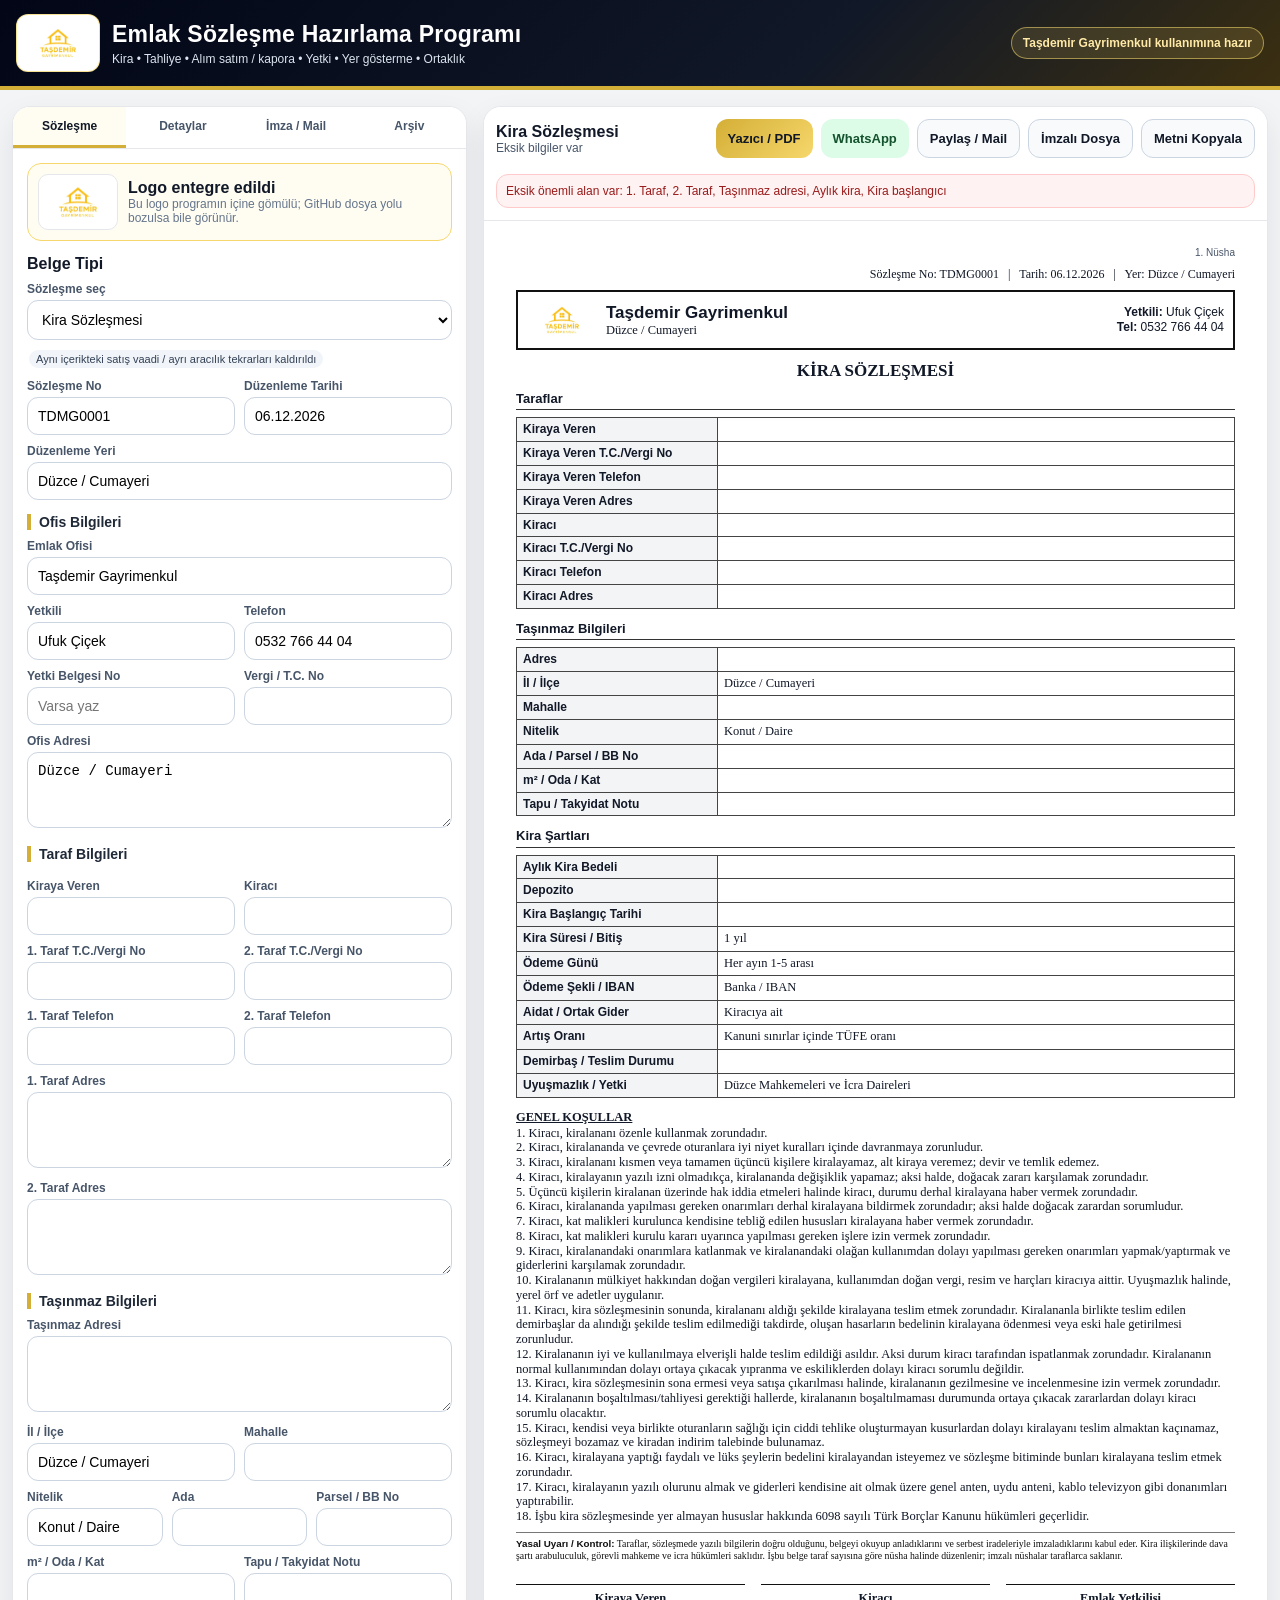
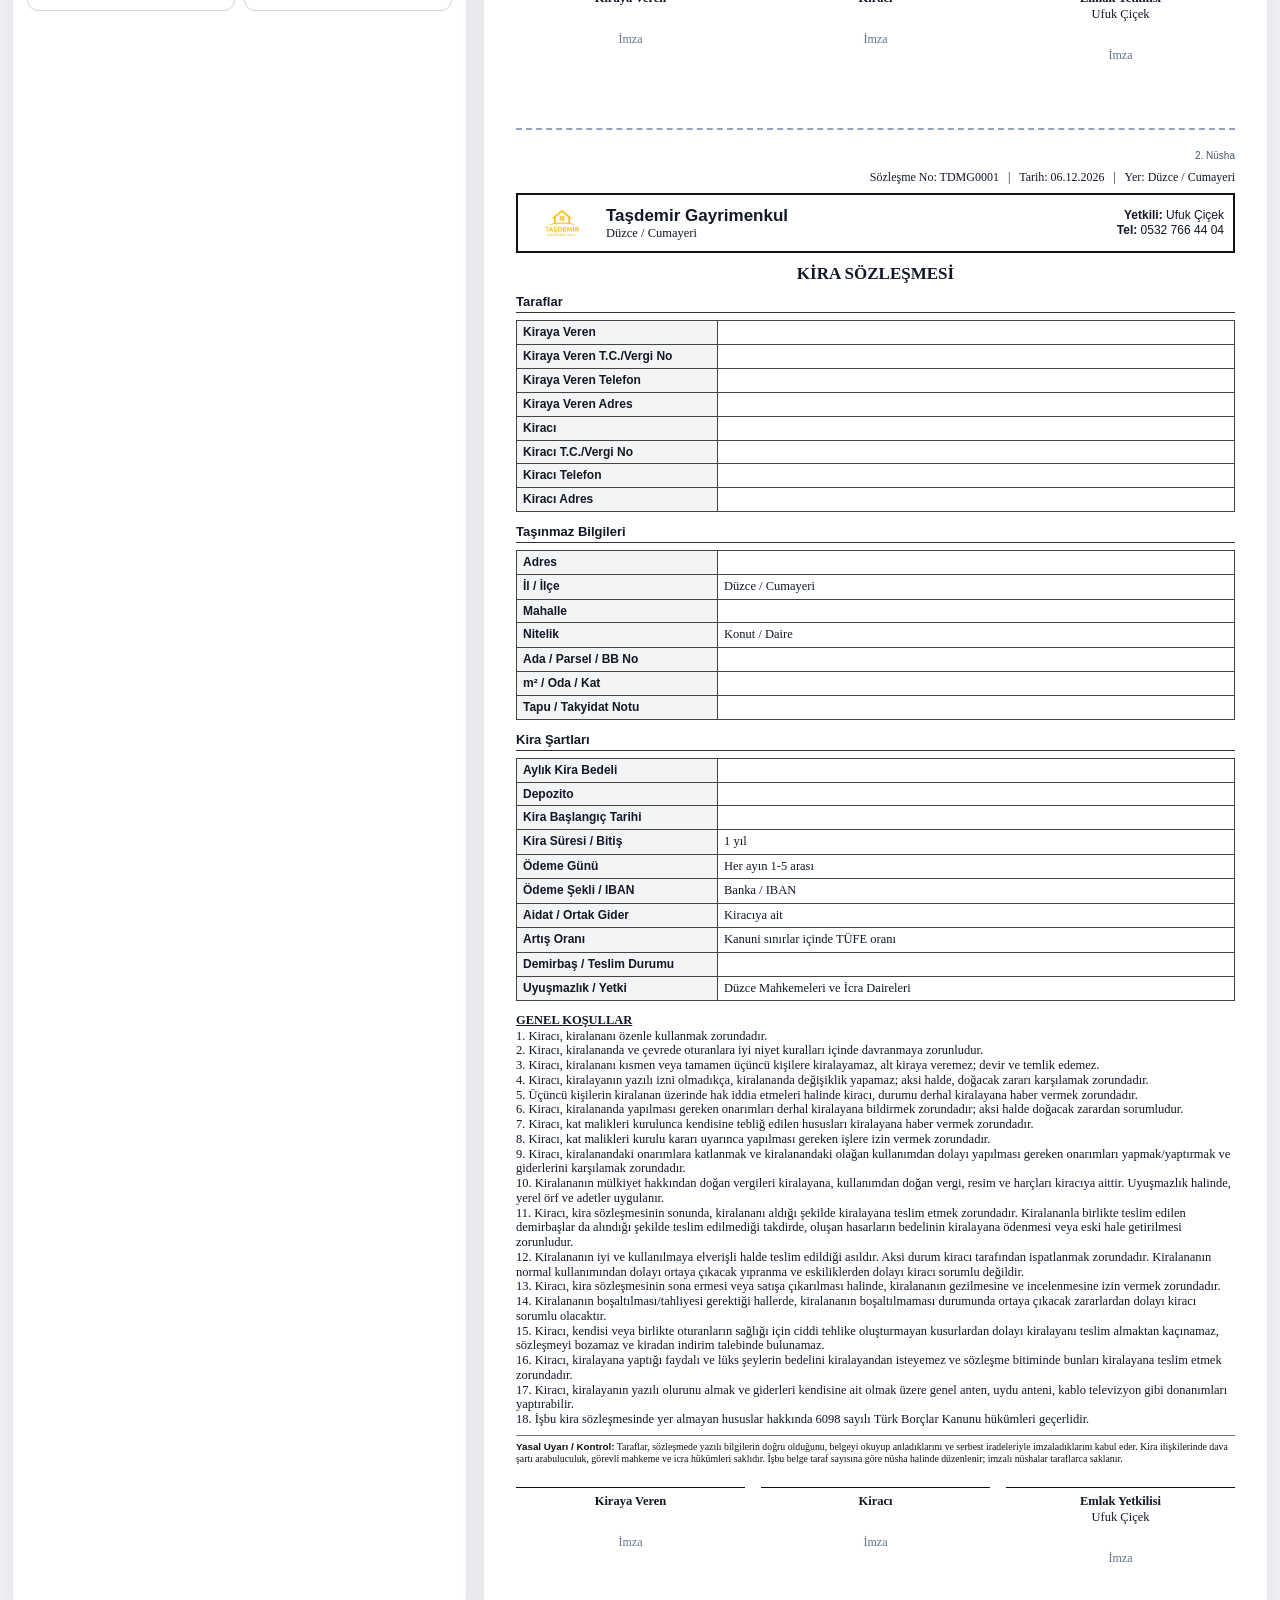
==== commit 8a253d8e: "Add files via upload" ====
--- a/emlak-sozlesme-programi.html
+++ b/emlak-sozlesme-programi.html
@@ -3,356 +3,261 @@
 <head>
 <meta charset="utf-8" />
 <meta name="viewport" content="width=device-width, initial-scale=1" />
+<meta name="theme-color" content="#07111f" />
+<link rel="manifest" href="manifest.webmanifest?v=20260624-3-temiz" />
 <title>Emlak Sözleşme Hazırlama Programı</title>
 <style>
-:root{--dark:#07111f;--dark2:#111827;--gold:#d4af37;--gold2:#f5d76e;--bg:#f3f4f6;--text:#111827;--muted:#64748b;--line:#e5e7eb;--danger:#b91c1c;--ok:#166534}
-*{box-sizing:border-box}body{margin:0;background:var(--bg);color:var(--text);font-family:Arial,Helvetica,sans-serif}.appbar{background:linear-gradient(135deg,#020617,#111827 64%,#3b2f11);color:#fff;border-bottom:4px solid var(--gold);padding:16px}.appbar .wrap{max-width:1260px;margin:auto;display:flex;align-items:center;justify-content:space-between;gap:14px;flex-wrap:wrap}.brandRow{display:flex;align-items:center;gap:12px}.brandLogo{width:86px;height:54px;border-radius:10px;object-fit:contain;background:#fff;border:1px solid rgba(245,215,110,.55);padding:4px}.brand{font-size:22px;font-weight:900;letter-spacing:.2px}.sub{font-size:12px;color:#cbd5e1;margin-top:4px}.docLogo{width:70px;height:38px;object-fit:contain;margin-right:8px}.officeLeft{display:flex;align-items:center;gap:8px}.officeText{line-height:1.08}.pill{border:1px solid rgba(245,215,110,.55);background:rgba(245,215,110,.13);color:#ffeaa7;border-radius:999px;padding:8px 11px;font-size:12px;font-weight:900}.layout{max-width:1260px;margin:16px auto;padding:0 12px;display:grid;grid-template-columns:440px 1fr;gap:16px}.panel,.preview{background:#fff;border:1px solid var(--line);border-radius:18px;box-shadow:0 12px 30px rgba(15,23,42,.08);overflow:hidden}.panelInner{padding:14px}.preview{min-height:80vh}.quick{background:#fff8df;border-bottom:1px solid #fde68a;padding:12px 14px}.quick b{display:block;font-size:14px}.quick small{color:#6b4f00}.tabs{display:grid;grid-template-columns:repeat(4,1fr);border-bottom:1px solid var(--line);background:#fff;position:sticky;top:0;z-index:5}.tab{padding:12px 6px;text-align:center;cursor:pointer;font-size:12px;font-weight:900;color:#475569;border-bottom:3px solid transparent}.tab.active{border-color:var(--gold);color:#111827;background:#fffdf2}h2{font-size:15px;margin:14px 0 8px}h3{font-size:13px;margin:14px 0 8px;border-left:4px solid var(--gold);padding-left:8px;color:#1f2937}.note{font-size:12px;line-height:1.35;color:#64748b}.small{font-size:12px;color:#64748b}.grid2{display:grid;grid-template-columns:1fr 1fr;gap:9px}.grid3{display:grid;grid-template-columns:1fr 1fr 1fr;gap:9px}label{display:block;margin:9px 0 4px;font-size:12px;font-weight:800;color:#475569}input,select,textarea{width:100%;border:1px solid #cbd5e1;border-radius:11px;padding:10px;font-size:14px;background:#fff}textarea{min-height:76px;resize:vertical}input:focus,select:focus,textarea:focus{outline:2px solid rgba(212,175,55,.35);border-color:var(--gold)}.actions{display:flex;gap:8px;flex-wrap:wrap;margin-top:12px}.btn{border:0;border-radius:12px;padding:11px 12px;cursor:pointer;font-weight:900;font-size:13px}.btn.primary{background:#111827;color:#fff}.btn.gold{background:linear-gradient(135deg,var(--gold),var(--gold2));color:#111827}.btn.ghost{background:#f8fafc;border:1px solid #cbd5e1;color:#111827}.btn.danger{background:#fee2e2;color:#991b1b}.btn.ok{background:#dcfce7;color:#14532d}.previewTop{position:sticky;top:0;z-index:6;background:#fff;border-bottom:1px solid var(--line);padding:12px;display:flex;gap:8px;align-items:center;justify-content:space-between;flex-wrap:wrap}.status{font-size:12px;color:#475569}.missing{background:#fef2f2;border:1px solid #fecaca;color:#991b1b;padding:9px;border-radius:12px;font-size:12px;margin-top:8px}.ready{background:#ecfdf5;border:1px solid #bbf7d0;color:#166534;padding:9px;border-radius:12px;font-size:12px;margin-top:8px}.doc{padding:28px 32px;background:#fff;min-height:900px;font-family:"Times New Roman",Times,serif;font-size:12.8px;line-height:1.25}.doc h1{text-align:center;font-size:17px;margin:0 0 10px;text-transform:uppercase}.doc h2{font-size:13px;text-align:left;margin:10px 0 5px;font-family:Arial,Helvetica,sans-serif;border-bottom:1px solid #333;padding-bottom:2px}.doc p{margin:5px 0}.doc .meta{text-align:right;font-size:12px;margin-bottom:8px}.officeHead{border:2px solid #111;padding:7px 9px;margin-bottom:10px;display:flex;justify-content:space-between;gap:10px}.officeName{font-family:Arial,Helvetica,sans-serif;font-weight:900;font-size:17px}.doc table{width:100%;border-collapse:collapse;margin:7px 0 12px}.doc th,.doc td{border:1px solid #444;padding:4px 6px;vertical-align:top}.doc th{width:27%;background:#f3f4f6;text-align:left;font-family:Arial,Helvetica,sans-serif;font-size:12px}.articleTitle{font-weight:bold;text-decoration:underline;margin-top:7px}.clauseList{white-space:pre-wrap;line-height:1.18}.signs{display:grid;grid-template-columns:1fr 1fr 1fr;gap:16px;margin-top:24px;text-align:center}.signBox{border-top:1px solid #111;padding-top:6px;min-height:58px}.doc .foot{font-size:10px;color:#334155;border-top:1px dashed #999;margin-top:12px;padding-top:5px}.savedList{border:1px solid var(--line);border-radius:12px;max-height:240px;overflow:auto}.savedItem{padding:9px 10px;border-bottom:1px solid var(--line);display:flex;justify-content:space-between;gap:8px;align-items:center}.savedItem:last-child{border-bottom:0}.typeHint{font-size:12px;color:#0f172a;background:#f8fafc;border:1px dashed #cbd5e1;border-radius:12px;padding:9px;margin-top:8px}.hide{display:none!important}.printHint{display:none}.printOnly{display:none}.copyStamp{font-family:Arial,Helvetica,sans-serif;text-align:right;font-size:10px;color:#475569;margin-bottom:2mm}.doc .legal{font-size:9.8px;color:#111;border-top:1px solid #777;margin-top:8px;padding-top:5px}.doc .legal b{font-family:Arial,Helvetica,sans-serif}.pageBreak{page-break-before:always;break-before:page;margin-top:44px;padding-top:20px;border-top:2px dashed #94a3b8}.taahhutBox{border:2px solid #111;padding:10px;margin-top:8px}.warning{background:#fff7ed;border:1px solid #fed7aa;color:#7c2d12;border-radius:12px;padding:9px;font-size:12px;line-height:1.35;margin-top:10px}
-.signPanel{background:#f8fafc;border:1px solid #e2e8f0;border-radius:14px;padding:10px;margin-top:10px}.sigGrid{display:grid;grid-template-columns:1fr 1fr;gap:10px;margin-top:10px}.sigCard{border:1px solid #cbd5e1;border-radius:14px;background:#fff;padding:10px}.sigCard b{display:block;font-size:13px;margin-bottom:6px}.sigPad{width:100%;height:160px;border:2px dashed #94a3b8;border-radius:12px;background:#fff;touch-action:none;display:block}.sigTools{display:flex;gap:8px;flex-wrap:wrap;margin-top:8px}.sigTools .btn{padding:8px 10px;font-size:12px}.printedSig{height:54px;margin:6px 0 2px;display:flex;align-items:center;justify-content:center}.printedSig img{max-width:100%;max-height:52px;object-fit:contain}.printedSig.empty{font-size:12px;color:#64748b}.mailBox{background:#ecfeff;border:1px solid #a5f3fc;color:#164e63;border-radius:12px;padding:10px;font-size:12px;line-height:1.35;margin-top:10px}
-@media(max-width:940px){.layout{grid-template-columns:1fr}.doc{padding:22px 16px}.grid2,.grid3,.sigGrid{grid-template-columns:1fr}.previewTop{position:relative}.tabs{position:relative}.signs{grid-template-columns:1fr 1fr}}
-@media print{body{background:#fff}.printOnly{display:block}.noPrint{display:none!important}.appbar,.panel,.previewTop{display:none!important}.layout{display:block;margin:0;padding:0;max-width:none}.preview{box-shadow:none;border:0;border-radius:0}.doc{padding:0;min-height:auto;font-size:8.7pt;line-height:1.08}.doc h1{font-size:12pt;margin:0 0 3mm}.doc h2{font-size:9pt;margin:2mm 0 1mm;padding-bottom:.6mm}.doc p{margin:1.4mm 0}.doc table{margin:1.2mm 0 2.2mm}.doc th,.doc td{padding:.9mm 1.25mm}.officeHead{padding:1.6mm;margin-bottom:2.1mm}.officeName{font-size:12pt}.docLogo{width:18mm;height:10mm;margin-right:2mm}.officeLeft{gap:2mm}.articleTitle{margin-top:1.8mm}.clauseList{line-height:1.04}.signs{margin-top:6mm;gap:6mm}.signBox{min-height:14mm;padding-top:2mm}.printedSig{height:12mm;margin:1mm 0}.printedSig img{max-height:11mm}.doc .foot{display:none}.doc .legal{font-size:7pt;margin-top:2mm;padding-top:1mm}.taahhutBox{padding:4mm;margin-top:3mm}.pageBreak{border-top:0;margin-top:0;padding-top:0;page-break-before:always;break-before:page}.officeHead,.doc table,.signs{break-inside:avoid;page-break-inside:avoid}@page{size:A4;margin:6mm}}
+:root{--dark:#07111f;--dark2:#111827;--gold:#d4af37;--gold2:#f6d76b;--bg:#f3f4f6;--text:#111827;--muted:#64748b;--line:#e5e7eb;--danger:#991b1b;--ok:#166534}
+*{box-sizing:border-box}body{margin:0;background:var(--bg);color:var(--text);font-family:Arial,Helvetica,sans-serif}.appbar{background:linear-gradient(135deg,#020617,#111827 64%,#3b2f11);color:#fff;border-bottom:4px solid var(--gold);padding:14px 16px}.appbar .wrap{max-width:1280px;margin:auto;display:flex;align-items:center;justify-content:space-between;gap:12px;flex-wrap:wrap}.brandRow{display:flex;align-items:center;gap:12px;min-width:0}.brandLogo{width:84px;height:58px;object-fit:contain;background:#fff;border:1px solid rgba(245,215,110,.75);border-radius:12px;padding:4px;display:block;flex:0 0 auto}.brand{font-size:23px;font-weight:900;letter-spacing:.2px;white-space:normal}.sub{font-size:12px;color:#dbe4ef;margin-top:4px}.pill{border:1px solid rgba(245,215,110,.55);background:rgba(245,215,110,.13);color:#ffeaa7;border-radius:999px;padding:8px 11px;font-size:12px;font-weight:900;white-space:nowrap}.layout{max-width:1280px;margin:16px auto;padding:0 12px;display:grid;grid-template-columns:455px 1fr;gap:16px}.panel,.preview{background:#fff;border:1px solid var(--line);border-radius:18px;box-shadow:0 12px 30px rgba(15,23,42,.08);overflow:hidden}.panelInner{padding:14px}.preview{min-height:80vh}.tabs{display:grid;grid-template-columns:repeat(4,1fr);border-bottom:1px solid var(--line);background:#fff;position:sticky;top:0;z-index:5}.tab{padding:12px 6px;text-align:center;cursor:pointer;font-size:12px;font-weight:900;color:#475569;border-bottom:3px solid transparent}.tab.active{border-color:var(--gold);color:#111827;background:#fffdf2}h2{font-size:16px;margin:14px 0 8px}h3{font-size:14px;margin:14px 0 8px;border-left:4px solid var(--gold);padding-left:8px;color:#1f2937}.note{font-size:12px;line-height:1.35;color:#64748b}.small{font-size:12px;color:#64748b}.grid2{display:grid;grid-template-columns:1fr 1fr;gap:9px}.grid3{display:grid;grid-template-columns:1fr 1fr 1fr;gap:9px}label{display:block;margin:9px 0 4px;font-size:12px;font-weight:800;color:#475569}input,select,textarea{width:100%;border:1px solid #cbd5e1;border-radius:11px;padding:10px;font-size:14px;background:#fff}textarea{min-height:76px;resize:vertical}input:focus,select:focus,textarea:focus{outline:2px solid rgba(212,175,55,.35);border-color:var(--gold)}.actions{display:flex;gap:8px;flex-wrap:wrap;margin-top:12px}.btn{border:0;border-radius:12px;padding:11px 12px;cursor:pointer;font-weight:900;font-size:13px}.btn.primary{background:#111827;color:#fff}.btn.gold{background:linear-gradient(135deg,var(--gold),var(--gold2));color:#111827}.btn.ghost{background:#f8fafc;border:1px solid #cbd5e1;color:#111827}.btn.danger{background:#fee2e2;color:#991b1b}.btn.ok{background:#dcfce7;color:#14532d}.previewTop{position:sticky;top:0;z-index:6;background:#fff;border-bottom:1px solid var(--line);padding:12px;display:flex;gap:8px;align-items:center;justify-content:space-between;flex-wrap:wrap}.status{font-size:12px;color:#475569}.missing{background:#fef2f2;border:1px solid #fecaca;color:#991b1b;padding:9px;border-radius:12px;font-size:12px;margin-top:8px}.ready{background:#ecfdf5;border:1px solid #bbf7d0;color:#166534;padding:9px;border-radius:12px;font-size:12px;margin-top:8px}.doc{padding:26px 32px;background:#fff;min-height:900px;font-family:"Times New Roman",Times,serif;font-size:12.5px;line-height:1.24}.doc h1{text-align:center;font-size:17px;margin:0 0 10px;text-transform:uppercase}.doc h2{font-size:13px;text-align:left;margin:10px 0 5px;font-family:Arial,Helvetica,sans-serif;border-bottom:1px solid #333;padding-bottom:2px}.doc p{margin:5px 0}.doc .meta{text-align:right;font-size:12px;margin-bottom:8px}.officeHead{border:2px solid #111;padding:7px 9px;margin-bottom:10px;display:flex;justify-content:space-between;gap:10px;align-items:center}.officeLeft{display:flex;align-items:center;gap:9px}.officeRight{text-align:right;font-family:Arial,Helvetica,sans-serif;font-size:12px}.docLogo{width:70px;height:42px;object-fit:contain;display:block;background:#fff}.officeName{font-family:Arial,Helvetica,sans-serif;font-weight:900;font-size:17px}.doc table{width:100%;border-collapse:collapse;margin:7px 0 12px}.doc th,.doc td{border:1px solid #444;padding:4px 6px;vertical-align:top}.doc th{width:28%;background:#f3f4f6;text-align:left;font-family:Arial,Helvetica,sans-serif;font-size:12px}.articleTitle{font-weight:bold;text-decoration:underline;margin-top:7px}.clauseList{white-space:pre-wrap;line-height:1.18}.signs{display:grid;grid-template-columns:1fr 1fr 1fr;gap:16px;margin-top:22px;text-align:center}.signs.two{grid-template-columns:1fr 1fr}.signBox{border-top:1px solid #111;padding-top:6px;min-height:58px}.printedSig{height:54px;margin:6px 0 2px;display:flex;align-items:center;justify-content:center}.printedSig img{max-width:100%;max-height:52px;object-fit:contain}.printedSig.empty{font-size:12px;color:#64748b}.doc .legal{font-size:9.8px;color:#111;border-top:1px solid #777;margin-top:8px;padding-top:5px}.doc .legal b{font-family:Arial,Helvetica,sans-serif}.pageBreak{page-break-before:always;break-before:page;margin-top:44px;padding-top:20px;border-top:2px dashed #94a3b8}.copyStamp{font-family:Arial,Helvetica,sans-serif;text-align:right;font-size:10px;color:#475569;margin-bottom:2mm}.hide{display:none!important}.savedList{border:1px solid var(--line);border-radius:12px;max-height:280px;overflow:auto}.savedItem{padding:9px 10px;border-bottom:1px solid var(--line);display:flex;justify-content:space-between;gap:8px;align-items:center}.savedItem:last-child{border-bottom:0}.signPanel{background:#f8fafc;border:1px solid #e2e8f0;border-radius:14px;padding:10px;margin-top:10px}.sigGrid{display:grid;grid-template-columns:1fr 1fr;gap:10px;margin-top:10px}.sigCard{border:1px solid #cbd5e1;border-radius:14px;background:#fff;padding:10px}.sigCard b{display:block;font-size:13px;margin-bottom:6px}.sigPad{width:100%;height:160px;border:2px dashed #94a3b8;border-radius:12px;background:#fff;touch-action:none;display:block}.sigTools{display:flex;gap:8px;flex-wrap:wrap;margin-top:8px}.sigTools .btn{padding:8px 10px;font-size:12px}.mailBox{background:#ecfeff;border:1px solid #a5f3fc;color:#164e63;border-radius:12px;padding:10px;font-size:12px;line-height:1.35;margin-top:10px}.formLogoPreview{display:flex;align-items:center;gap:10px;padding:10px;border:1px solid #f5d76e;background:#fffdf2;border-radius:14px;margin-bottom:12px}.formLogoPreview img{width:80px;height:56px;object-fit:contain;background:white;border-radius:10px;border:1px solid #e5e7eb}.tag{display:inline-block;background:#f1f5f9;color:#334155;border-radius:999px;padding:3px 7px;font-size:11px;margin:2px}
+@media(max-width:940px){.layout{grid-template-columns:1fr}.doc{padding:20px 14px}.grid2,.grid3,.sigGrid{grid-template-columns:1fr}.previewTop{position:relative}.tabs{position:relative}.signs{grid-template-columns:1fr 1fr}.brandLogo{width:68px;height:48px}.brand{font-size:20px}}
+@media print{body{background:#fff}.appbar,.panel,.previewTop{display:none!important}.layout{display:block;margin:0;padding:0;max-width:none}.preview{box-shadow:none;border:0;border-radius:0}.doc{padding:0;min-height:auto;font-size:8.7pt;line-height:1.08}.doc h1{font-size:12pt;margin:0 0 3mm}.doc h2{font-size:9pt;margin:2mm 0 1mm;padding-bottom:.6mm}.doc p{margin:1.4mm 0}.doc table{margin:1.2mm 0 2.2mm}.doc th,.doc td{padding:.9mm 1.25mm}.officeHead{padding:1.6mm;margin-bottom:2.1mm}.officeName{font-size:12pt}.docLogo{width:18mm;height:10mm}.articleTitle{margin-top:1.8mm}.clauseList{line-height:1.04}.signs{margin-top:6mm;gap:6mm}.signBox{min-height:14mm;padding-top:2mm}.printedSig{height:12mm;margin:1mm 0}.printedSig img{max-height:11mm}.doc .legal{font-size:7pt;margin-top:2mm;padding-top:1mm}.pageBreak{border-top:0;margin-top:0;padding-top:0;page-break-before:always;break-before:page}.officeHead,.doc table,.signs{break-inside:avoid;page-break-inside:avoid}@page{size:A4;margin:6mm}}
 </style>
 </head>
 <body>
-<header class="appbar"><div class="wrap"><div class="brandRow"><img class="brandLogo" src="[data-uri]" alt="Taşdemir Logo"><div><div class="brand">Emlak Sözleşme Hazırlama Programı</div><div class="sub">Kira • Tahliye taahhütnamesi • Alım satım • Satış vaadi • Yetki • Yer gösterme • Aracılık • Ortaklık</div></div></div><div class="pill">Taşdemir Gayrimenkul kullanımına hazır</div></div></header>
+<header class="appbar"><div class="wrap"><div class="brandRow"><img class="brandLogo" src="[data-uri]" alt="Taşdemir Gayrimenkul Logo"><div><div class="brand">Emlak Sözleşme Hazırlama Programı</div><div class="sub">Kira • Tahliye • Alım satım / kapora • Yetki • Yer gösterme • Ortaklık</div></div></div><div class="pill">Taşdemir Gayrimenkul kullanımına hazır</div></div></header>
 <main class="layout">
   <section class="panel">
-    <div class="tabs"><div class="tab active" data-tab="main">Sözleşme</div><div class="tab" data-tab="extra">Detaylar</div><div class="tab" data-tab="sign">İmza / Mail</div><div class="tab" data-tab="archive">Arşiv</div></div>
-    <div id="tab-main" class="panelInner tabContent">
+    <nav class="tabs"><div class="tab active" data-tab="form">Sözleşme</div><div class="tab" data-tab="details">Detaylar</div><div class="tab" data-tab="sign">İmza / Mail</div><div class="tab" data-tab="archive">Arşiv</div></nav>
+    <div id="tab-form" class="panelInner tabContent">
+      <div class="formLogoPreview"><img src="[data-uri]" alt="Logo"><div><b>Logo entegre edildi</b><div class="small">Bu logo programın içine gömülü; GitHub dosya yolu bozulsa bile görünür.</div></div></div>
       <h2>Belge Tipi</h2>
       <label>Sözleşme seç</label>
       <select id="contractType">
         <option value="kira">Kira Sözleşmesi</option>
         <option value="tahliye">Tahliye Taahhütnamesi</option>
-        <option value="alimSatim">Taşınmaz Alım Satım Sözleşmesi</option>
-        <option value="satisVaadi">Taşınmaz Satış Vaadi Sözleşmesi</option>
+        <option value="alimSatim">Taşınmaz Alım Satım / Kapora Sözleşmesi</option>
         <option value="yetkiSatis">Satış Yetkilendirme Sözleşmesi</option>
         <option value="yetkiKiralama">Kiralama Yetkilendirme Sözleşmesi</option>
-        <option value="yerGosterme">Taşınmaz Gösterme Belgesi</option>
-        <option value="aracilikSatis">Alım Satıma Aracılık Sözleşmesi</option>
-        <option value="aracilikKiralama">Kiralamaya Aracılık Sözleşmesi</option>
-        <option value="ortaklik">Hizmet Ortaklığı Sözleşmesi</option>
+        <option value="yerGosterme">Taşınmaz Yer Gösterme Belgesi</option>
+        <option value="ortaklik">Hizmet Ortaklığı / Komisyon Paylaşım Sözleşmesi</option>
       </select>
-      <div id="typeHint" class="typeHint hide"></div>
-      <div class="grid2"><div><label>Sözleşme No</label><input id="sozlesmeNo" /></div><div><label>Düzenleme Tarihi</label><input id="tarih" /></div></div>
-      <label>Düzenleme Yeri</label><input id="duzenlemeYeri" placeholder="Örn: Düzce / Cumayeri" />
+      <div class="small" style="margin-top:8px"><span class="tag">Aynı içerikteki satış vaadi / ayrı aracılık tekrarları kaldırıldı</span></div>
+      <div class="grid2"><div><label>Sözleşme No</label><input id="sozlesmeNo" readonly /></div><div><label>Düzenleme Tarihi</label><input id="tarih" /></div></div>
+      <label>Düzenleme Yeri</label><input id="duzenlemeYeri" />
       <h3>Ofis Bilgileri</h3>
       <label>Emlak Ofisi</label><input id="ofisAdi" />
       <div class="grid2"><div><label>Yetkili</label><input id="ofisYetkili" /></div><div><label>Telefon</label><input id="ofisTel" /></div></div>
-      <label>Adres</label><textarea id="ofisAdres"></textarea>
+      <div class="grid2"><div><label>Yetki Belgesi No</label><input id="yetkiBelgeNo" placeholder="Varsa yaz" /></div><div><label>Vergi / T.C. No</label><input id="ofisVergiNo" /></div></div>
+      <label>Ofis Adresi</label><textarea id="ofisAdres"></textarea>
       <h3>Taraf Bilgileri</h3>
-      <div class="grid2"><div><label id="party1Label">Kiraya Veren / Satıcı</label><input id="party1Name" placeholder="Ad soyad" /></div><div><label id="party2Label">Kiracı / Alıcı</label><input id="party2Name" placeholder="Ad soyad" /></div></div>
-      <div class="grid2"><div><label>T.C. / Vergi No - 1. Taraf</label><input id="party1Tc" /></div><div><label>T.C. / Vergi No - 2. Taraf</label><input id="party2Tc" /></div></div>
-      <div class="grid2"><div><label>Telefon - 1. Taraf</label><input id="party1Tel" /></div><div><label>Telefon - 2. Taraf</label><input id="party2Tel" /></div></div>
-      <div class="grid2"><div><label>Adres - 1. Taraf</label><textarea id="party1Adres"></textarea></div><div><label>Adres - 2. Taraf</label><textarea id="party2Adres"></textarea></div></div>
+      <div class="grid2"><div><label id="party1Label">1. Taraf</label><input id="party1Name" /></div><div><label id="party2Label">2. Taraf</label><input id="party2Name" /></div></div>
+      <div class="grid2"><div><label>1. Taraf T.C./Vergi No</label><input id="party1Tc" /></div><div><label>2. Taraf T.C./Vergi No</label><input id="party2Tc" /></div></div>
+      <div class="grid2"><div><label>1. Taraf Telefon</label><input id="party1Tel" /></div><div><label>2. Taraf Telefon</label><input id="party2Tel" /></div></div>
+      <label>1. Taraf Adres</label><textarea id="party1Adres"></textarea>
+      <label>2. Taraf Adres</label><textarea id="party2Adres"></textarea>
       <h3>Taşınmaz Bilgileri</h3>
-      <label>Taşınmaz Adresi</label><textarea id="tasinmazAdres" placeholder="İl, ilçe, mahalle, sokak, bina, daire no"></textarea>
-      <div class="grid3"><div><label>İl / İlçe</label><input id="ilIlce" /></div><div><label>Mahalle</label><input id="mahalle" /></div><div><label>Nitelik</label><input id="nitelik" placeholder="Daire, arsa, dükkan..."></div></div>
-      <div class="grid3"><div><label>Ada</label><input id="ada" /></div><div><label>Parsel</label><input id="parsel" /></div><div><label>Bağımsız Bölüm</label><input id="bbNo" /></div></div>
-    </div>
-    <div id="tab-extra" class="panelInner tabContent hide">
-      <div id="detailNotice" class="typeHint hide"></div>
-
+      <label>Taşınmaz Adresi</label><textarea id="tasinmazAdres"></textarea>
+      <div class="grid2"><div><label>İl / İlçe</label><input id="ilIlce" /></div><div><label>Mahalle</label><input id="mahalle" /></div></div>
+      <div class="grid3"><div><label>Nitelik</label><input id="nitelik" /></div><div><label>Ada</label><input id="ada" /></div><div><label>Parsel / BB No</label><input id="parselBb" /></div></div>
+      <div class="grid2"><div><label>m² / Oda / Kat</label><input id="m2OdaKat" /></div><div><label>Tapu / Takyidat Notu</label><input id="tapuTakyidat" /></div></div>
+    </div>
+    <div id="tab-details" class="panelInner tabContent hide">
       <div class="detailGroup" data-contracts="kira">
         <h3>Kira Sözleşmesi Detayları</h3>
-        <div class="grid2"><div><label>Aylık Kira Bedeli</label><input id="aylikKira" placeholder="25.000 TL" /></div><div><label>Depozito</label><input id="depozito" placeholder="25.000 TL" /></div></div>
-        <div class="grid2"><div><label>Kira Başlangıç</label><input id="kiraBaslangic" placeholder="01.07.2026" /></div><div><label>Kira Bitiş / Süre</label><input id="kiraBitis" placeholder="1 yıl / 01.07.2027" /></div></div>
-        <div class="grid2"><div><label>Ödeme Günü</label><input id="odemeGunu" placeholder="Her ayın 1-5 arası" /></div><div><label>Ödeme Şekli / IBAN</label><input id="odemeSekli" placeholder="Banka / IBAN / Elden" /></div></div>
-        <div class="grid2"><div><label>Aidat / Ortak Gider</label><input id="aidat" placeholder="Kiracıya ait" /></div><div><label>Yıllık Artış Oranı</label><input id="artisOrani" placeholder="Kanuni sınırlar içinde TÜFE" /></div></div>
-        <label>Demirbaşlar / Teslim Durumu</label><textarea id="demirbaslar" placeholder="Kombi, ankastre, dolaplar, sayaçlar, boya/badana durumu..."></textarea>
-        <label>Yetkili Mahkeme / İcra Dairesi</label><input id="yetkiliMahkeme" placeholder="Düzce Mahkemeleri ve İcra Daireleri" />
-        <input id="kiraOzel" type="hidden" />
-        <input id="kiraEkMaddeler" type="hidden" />
-      </div>
-
+        <div class="grid2"><div><label>Aylık Kira Bedeli</label><input id="aylikKira" /></div><div><label>Depozito</label><input id="depozito" /></div></div>
+        <div class="grid2"><div><label>Kira Başlangıç Tarihi</label><input id="kiraBaslangic" /></div><div><label>Kira Süresi / Bitiş</label><input id="kiraBitis" /></div></div>
+        <div class="grid2"><div><label>Ödeme Günü</label><input id="odemeGunu" /></div><div><label>Ödeme Şekli / IBAN</label><input id="odemeSekli" /></div></div>
+        <div class="grid2"><div><label>Aidat / Ortak Gider</label><input id="aidat" /></div><div><label>Artış Oranı</label><input id="artisOrani" /></div></div>
+        <label>Demirbaş / Teslim Durumu</label><textarea id="demirbaslar"></textarea>
+        <label>Uyuşmazlık / Yetki</label><input id="yetkiliMahkeme" />
+        <label>Kira Özel Şartları / Ek Maddeler</label><textarea id="kiraOzel" style="min-height:110px" placeholder="Boş bırakılırsa çıktıda ayrıca görünmez."></textarea>
+      </div>
       <div class="detailGroup hide" data-contracts="tahliye">
         <h3>Tahliye Taahhütnamesi Detayları</h3>
-        <div id="tahliyeSourceBox" class="typeHint">
-          <b>Kayıtlı kira sözleşmesinden aktar</b>
-          <label style="margin-top:8px">Kayıtlı kira sözleşmesi</label>
-          <select id="tahliyeSourceSelect"></select>
-          <div class="actions"><button class="btn gold" onclick="loadTahliyeFromSelected()">Seçili Kira Sözleşmesinden Doldur</button></div>
-        </div>
-        <div class="grid2"><div><label>Kira Başlangıç Tarihi</label><input id="tahliyeKiraBaslangic" placeholder="01.07.2026" /></div><div><label>Tahliye Tarihi</label><input id="tahliyeTarihi" placeholder="01.07.2027" /></div></div>
-        <div class="grid2"><div><label>Düzenleme Tarihi</label><input id="tahliyeDuzenlemeTarihi" placeholder="... / ... / 20..." /></div><div><label>Düzenleme Yeri</label><input id="tahliyeYeri" placeholder="Düzce / Cumayeri" /></div></div>
-      </div>
-
+        <label>Kayıtlı kira sözleşmesinden otomatik doldur</label><select id="tahliyeSource"><option value="">Kayıt seç</option></select>
+        <div class="actions"><button class="btn gold" onclick="applyTahliyeSource()">Kayıttan Aktar</button></div>
+        <div class="grid2"><div><label>Kira Başlangıç Tarihi</label><input id="tahliyeKiraBaslangic" /></div><div><label>Taahhüt Edilen Tahliye Tarihi</label><input id="tahliyeTarihi" /></div></div>
+        <div class="grid2"><div><label>Taahhütname Düzenleme Tarihi</label><input id="tahliyeDuzenlemeTarihi" /></div><div><label>Düzenleme Yeri</label><input id="tahliyeYeri" /></div></div>
+      </div>
       <div class="detailGroup hide" data-contracts="alimSatim">
-        <h3>Taşınmaz Alım Satım Sözleşmesi Detayları</h3>
-        <div class="grid2"><div><label>Satış Bedeli</label><input id="alimSatimSatisBedeli" placeholder="2.500.000 TL" /></div><div><label>Kapora / Bağlanma Parası</label><input id="alimSatimKapora" placeholder="100.000 TL" /></div></div>
-        <div class="grid2"><div><label>Cayma Bedeli</label><input id="alimSatimCaymaBedeli" placeholder="Örn: 100.000 TL veya kaporanın 2 katı" /></div><div><label>Cezai Şart</label><input id="alimSatimCezaiSart" placeholder="Örn: Hizmet bedeli + zarar/ziyan" /></div></div>
-        <div class="grid2"><div><label>Kalan Ödeme</label><input id="alimSatimKalanOdeme" /></div><div><label>Tapu Devir Tarihi</label><input id="alimSatimDevirTarihi" /></div></div>
-        <label>Ödeme Planı</label><textarea id="alimSatimOdemePlani" placeholder="Kapora, peşinat, kredi, kalan tutar ve ödeme tarihleri..."></textarea>
-        <label>Tapu / İpotek / Haciz / Kısıtlama Durumu</label><textarea id="alimSatimTapuDurumu" placeholder="Satıcı beyanına göre takyidat yoktur / varsa yazılır."></textarea>
-        <label>Teslim Durumu</label><input id="alimSatimTeslimDurumu" placeholder="Boş / kiracılı / eşyalı / tapu devrinde teslim" />
-        <label>Masraf / Tapu Harç Paylaşımı</label><input id="alimSatimMasrafPaylasimi" placeholder="Taraflarca eşit / alıcıya ait / satıcıya ait" />
-        <label>Emlak Hizmet Bedeli</label><input id="alimSatimHizmetBedeli" placeholder="%2 alıcı + %2 s